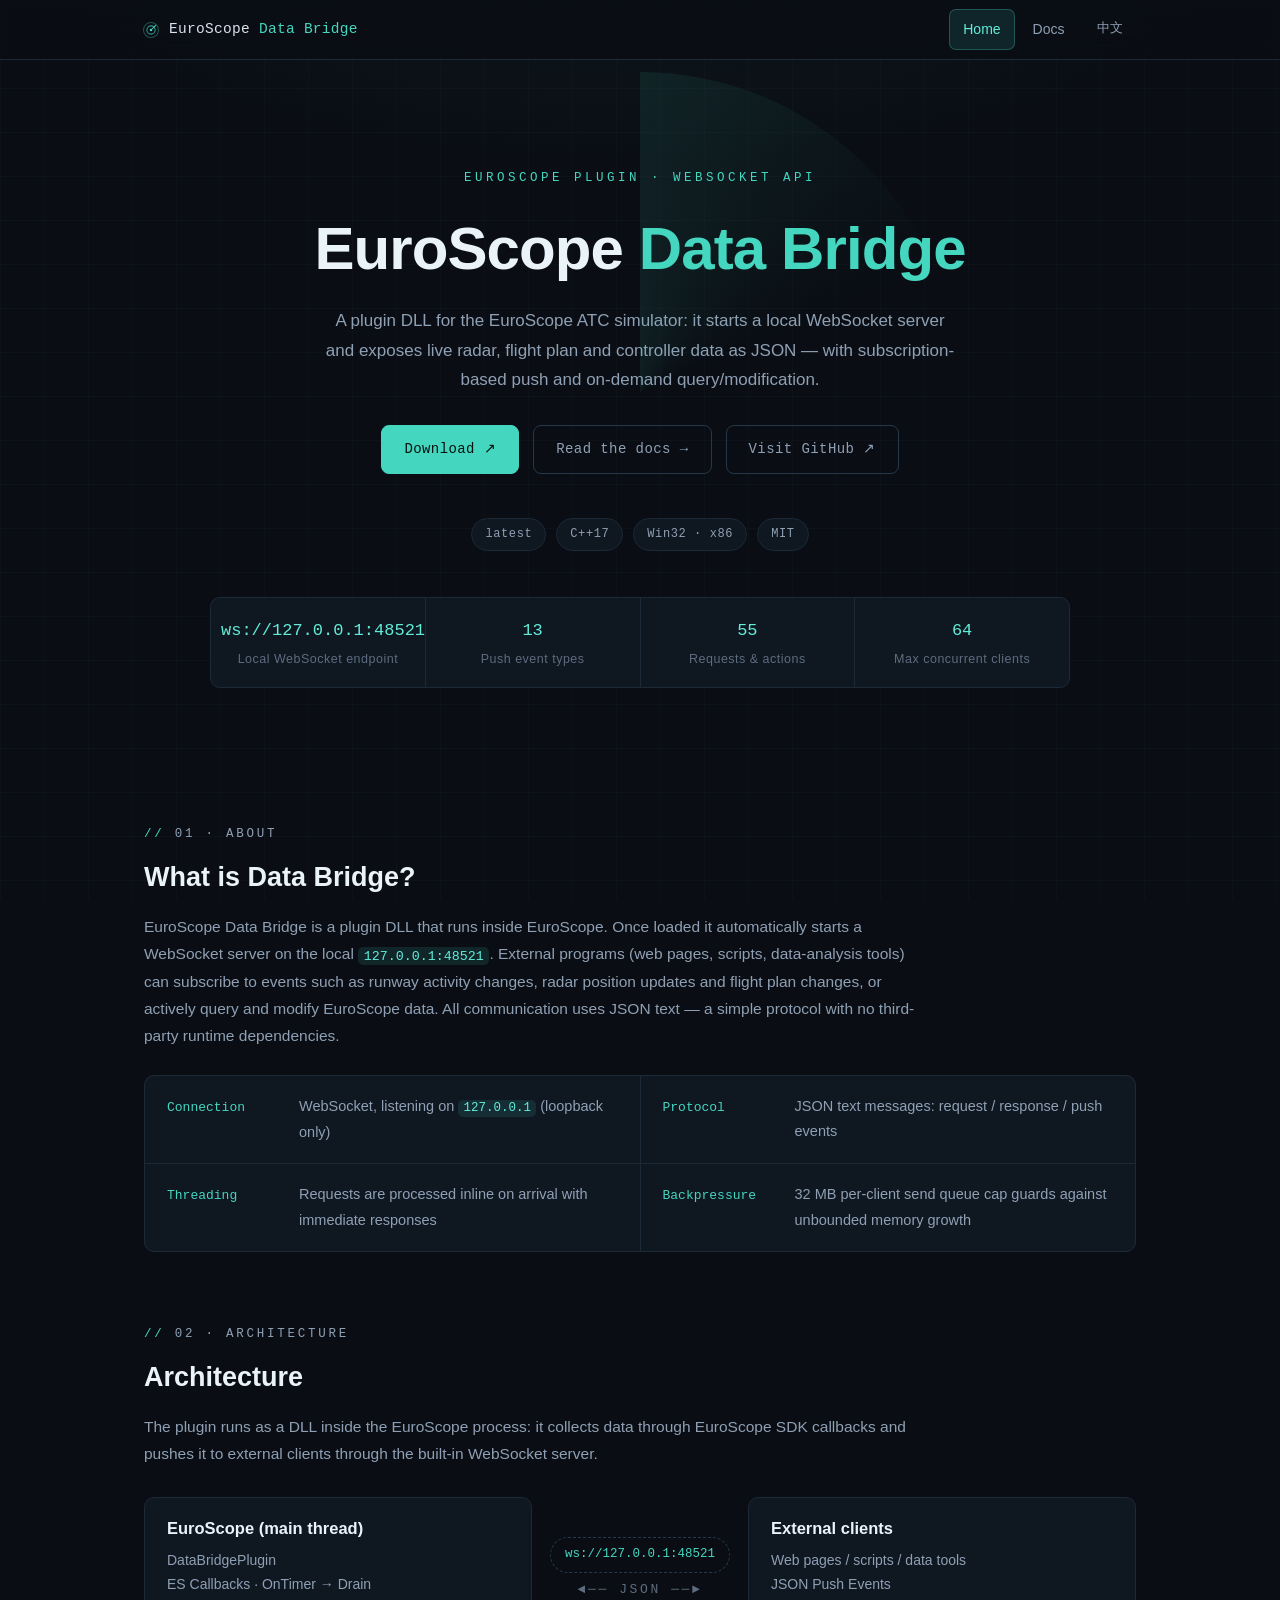
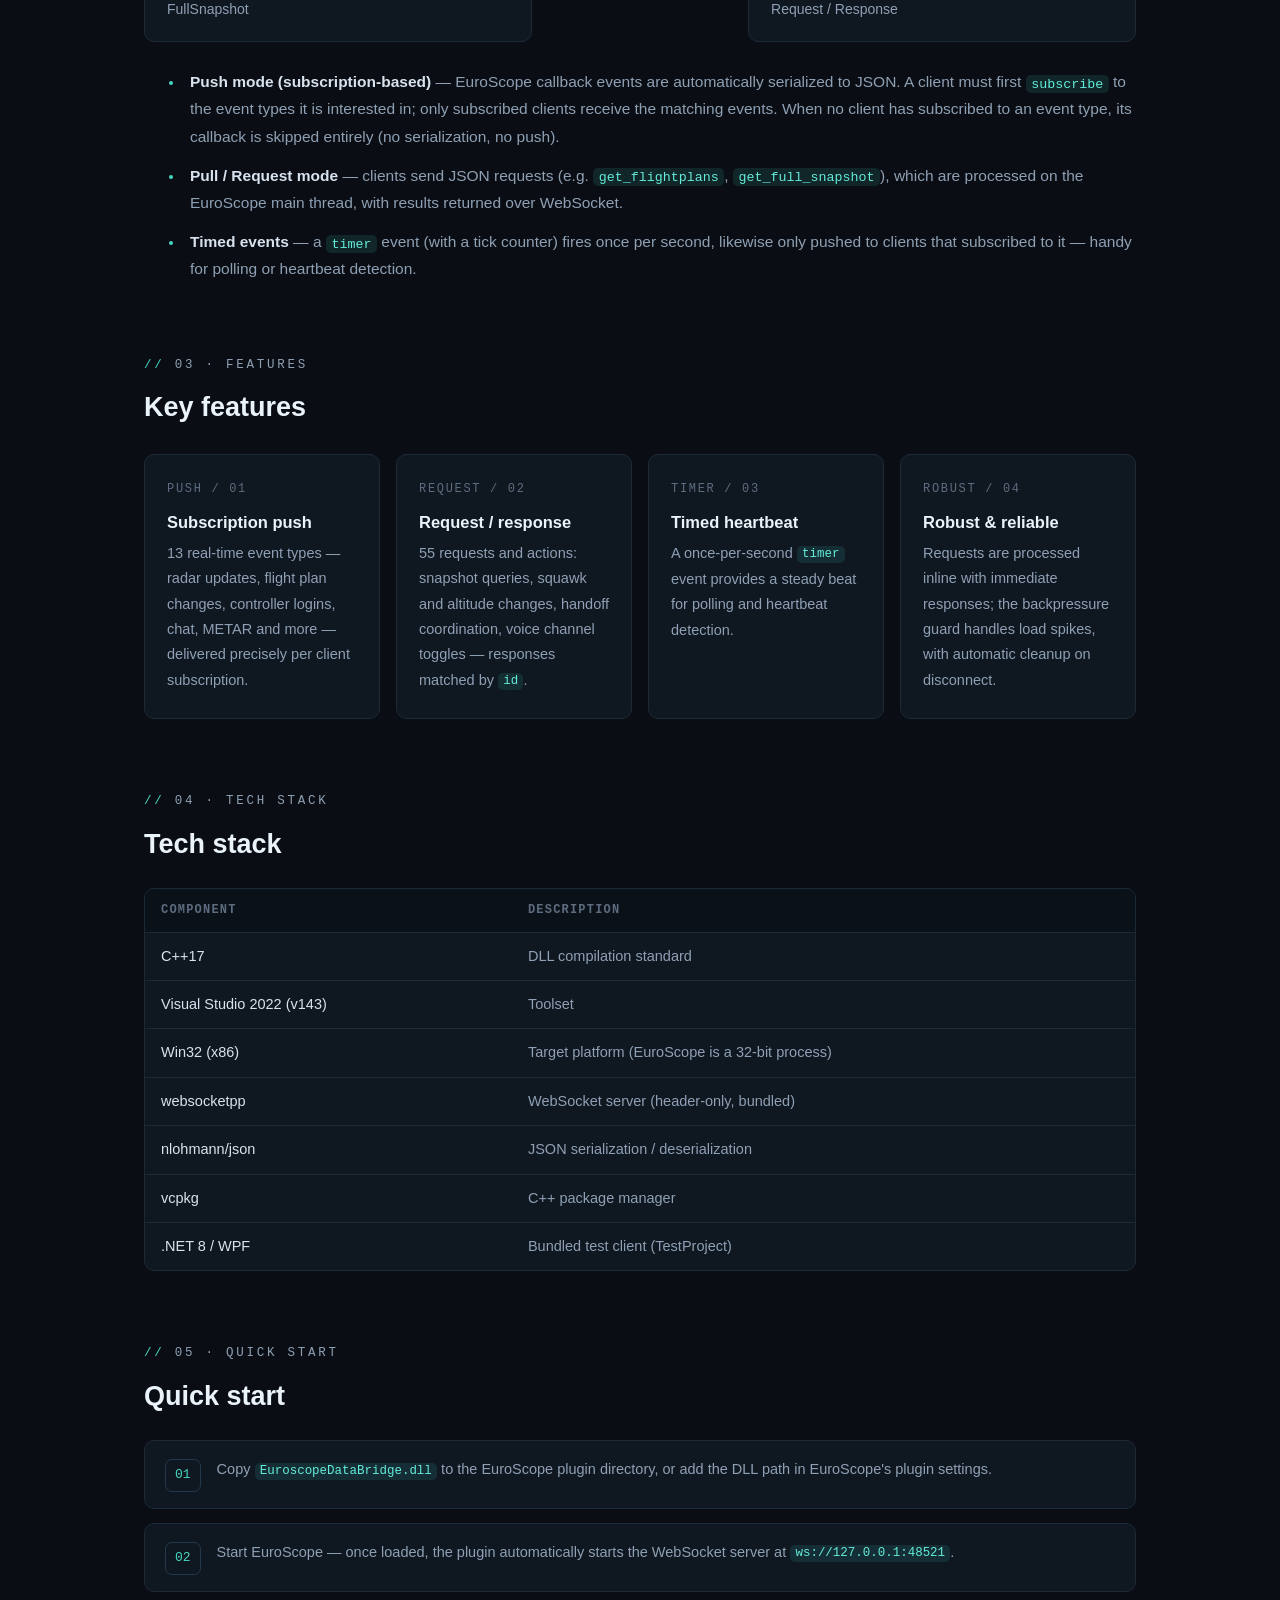
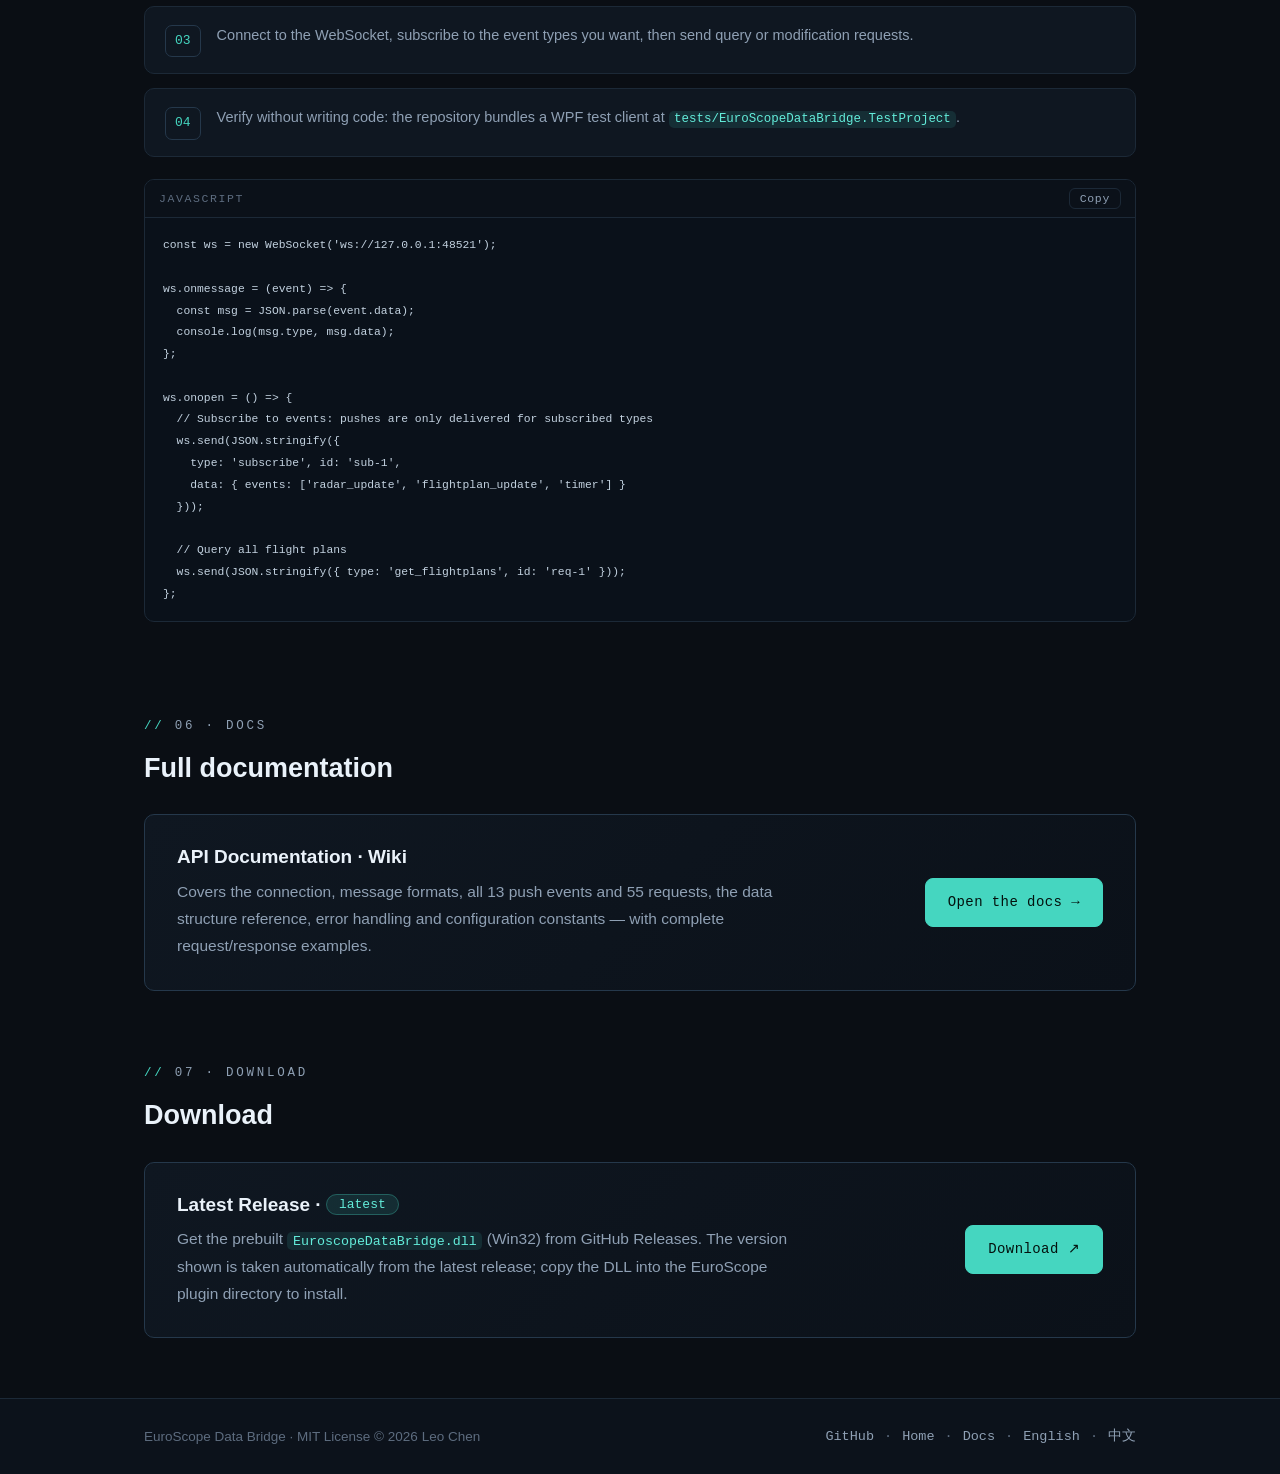
==== page/en/index.html @ 86670930 "Merge branch 'fix/review-robustness-batch' into feat/log-copy-json-context-menu" ====
<!doctype html>
<html lang="en">
<head>
<meta charset="utf-8">
<meta name="viewport" content="width=device-width, initial-scale=1">
<title>EuroScope Data Bridge — Real-time flight data bridge plugin</title>
<meta name="description" content="EuroScope Data Bridge is a EuroScope ATC plugin DLL that exposes live flight data through a local WebSocket API (ws://127.0.0.1:48521), with subscription-based push and on-demand query/modification.">
<link rel="stylesheet" href="../assets/style.css">
</head>
<body class="home">
<header class="nav">
  <div class="nav-inner">
    <a class="brand" href="index.html">
      <svg viewBox="0 0 24 24" width="18" height="18" aria-hidden="true"><circle cx="12" cy="12" r="10" fill="none" stroke="currentColor" stroke-width="1.4" opacity="0.35"/><circle cx="12" cy="12" r="5.5" fill="none" stroke="currentColor" stroke-width="1.4" opacity="0.7"/><path d="M12 12 L18.6 5.4" stroke="currentColor" stroke-width="1.4"/><circle cx="12" cy="12" r="1.7" fill="currentColor"/></svg>
      <span class="brand-name">EuroScope <em>Data Bridge</em></span>
    </a>
    <nav class="nav-links">
      <a href="index.html" class="active">Home</a>
      <a href="wiki.html">Docs</a>
      <a class="nav-lang" href="../zh/index.html">中文</a>
    </nav>
  </div>
</header>

<main>
  <!-- ======================= Hero ======================= -->
  <section class="hero">
    <p class="eyebrow">EuroScope Plugin · WebSocket API</p>
    <h1>EuroScope <span class="accent">Data Bridge</span></h1>
    <p class="hero-sub">A plugin DLL for the EuroScope ATC simulator: it starts a local WebSocket server and exposes live radar, flight plan and controller data as JSON — with subscription-based push and on-demand query/modification.</p>
    <div class="hero-cta">
      <a class="btn" href="https://github.com/LeoChen98/EuroscopeDataBridge/releases/latest" target="_blank" rel="noopener">Download ↗</a>
      <a class="btn ghost" href="wiki.html">Read the docs →</a>
      <a class="btn ghost" href="https://github.com/LeoChen98/EuroscopeDataBridge" target="_blank" rel="noopener">Visit GitHub ↗</a>
    </div>
    <div class="badges">
      <span class="badge" data-version>latest</span>
      <span class="badge">C++17</span>
      <span class="badge">Win32 · x86</span>
      <span class="badge">MIT</span>
    </div>
    <div class="hero-stats">
      <div class="stat"><span class="stat-v">ws://127.0.0.1:48521</span><span class="stat-k">Local WebSocket endpoint</span></div>
      <div class="stat"><span class="stat-v">13</span><span class="stat-k">Push event types</span></div>
      <div class="stat"><span class="stat-v">55</span><span class="stat-k">Requests &amp; actions</span></div>
      <div class="stat"><span class="stat-v">64</span><span class="stat-k">Max concurrent clients</span></div>
    </div>
  </section>

  <!-- ======================= 01 About ======================= -->
  <section class="sec" id="about">
    <p class="sec-label">01 · About</p>
    <h2>What is Data Bridge?</h2>
    <p>EuroScope Data Bridge is a plugin DLL that runs inside EuroScope. Once loaded it automatically starts a WebSocket server on the local <code>127.0.0.1:48521</code>. External programs (web pages, scripts, data-analysis tools) can subscribe to events such as runway activity changes, radar position updates and flight plan changes, or actively query and modify EuroScope data. All communication uses JSON text — a simple protocol with no third-party runtime dependencies.</p>
    <div class="about-grid">
      <div class="about-item"><span class="k">Connection</span><span class="v">WebSocket, listening on <code>127.0.0.1</code> (loopback only)</span></div>
      <div class="about-item"><span class="k">Protocol</span><span class="v">JSON text messages: request / response / push events</span></div>
      <div class="about-item"><span class="k">Threading</span><span class="v">Requests are processed inline on arrival with immediate responses</span></div>
      <div class="about-item"><span class="k">Backpressure</span><span class="v">32 MB per-client send queue cap guards against unbounded memory growth</span></div>
    </div>
  </section>

  <!-- ======================= 02 Architecture ======================= -->
  <section class="sec" id="architecture">
    <p class="sec-label">02 · Architecture</p>
    <h2>Architecture</h2>
    <p>The plugin runs as a DLL inside the EuroScope process: it collects data through EuroScope SDK callbacks and pushes it to external clients through the built-in WebSocket server.</p>
    <div class="diagram">
      <div class="diagram-node">
        <h3>EuroScope (main thread)</h3>
        <p>DataBridgePlugin<br>ES Callbacks · OnTimer → Drain<br>FullSnapshot</p>
      </div>
      <div class="diagram-link">
        <span class="wire">ws://127.0.0.1:48521</span>
        <span class="arr">◄── JSON ──►</span>
      </div>
      <div class="diagram-node">
        <h3>External clients</h3>
        <p>Web pages / scripts / data tools<br>JSON Push Events<br>Request / Response</p>
      </div>
    </div>
    <ul class="mode-list">
      <li><strong>Push mode (subscription-based)</strong> — EuroScope callback events are automatically serialized to JSON. A client must first <code>subscribe</code> to the event types it is interested in; only subscribed clients receive the matching events. When no client has subscribed to an event type, its callback is skipped entirely (no serialization, no push).</li>
      <li><strong>Pull / Request mode</strong> — clients send JSON requests (e.g. <code>get_flightplans</code>, <code>get_full_snapshot</code>), which are processed on the EuroScope main thread, with results returned over WebSocket.</li>
      <li><strong>Timed events</strong> — a <code>timer</code> event (with a tick counter) fires once per second, likewise only pushed to clients that subscribed to it — handy for polling or heartbeat detection.</li>
    </ul>
  </section>

  <!-- ======================= 03 Features ======================= -->
  <section class="sec" id="features">
    <p class="sec-label">03 · Features</p>
    <h2>Key features</h2>
    <div class="cards">
      <div class="card">
        <span class="idx">PUSH / 01</span>
        <h3>Subscription push</h3>
        <p>13 real-time event types — radar updates, flight plan changes, controller logins, chat, METAR and more — delivered precisely per client subscription.</p>
      </div>
      <div class="card">
        <span class="idx">REQUEST / 02</span>
        <h3>Request / response</h3>
        <p>55 requests and actions: snapshot queries, squawk and altitude changes, handoff coordination, voice channel toggles — responses matched by <code>id</code>.</p>
      </div>
      <div class="card">
        <span class="idx">TIMER / 03</span>
        <h3>Timed heartbeat</h3>
        <p>A once-per-second <code>timer</code> event provides a steady beat for polling and heartbeat detection.</p>
      </div>
      <div class="card">
        <span class="idx">ROBUST / 04</span>
        <h3>Robust &amp; reliable</h3>
        <p>Requests are processed inline with immediate responses; the backpressure guard handles load spikes, with automatic cleanup on disconnect.</p>
      </div>
    </div>
  </section>

  <!-- ======================= 04 Tech stack ======================= -->
  <section class="sec" id="stack">
    <p class="sec-label">04 · Tech stack</p>
    <h2>Tech stack</h2>
    <div class="table-wrap">
      <table>
        <thead><tr><th>Component</th><th>Description</th></tr></thead>
        <tbody>
          <tr><th>C++17</th><td>DLL compilation standard</td></tr>
          <tr><th>Visual Studio 2022 (v143)</th><td>Toolset</td></tr>
          <tr><th>Win32 (x86)</th><td>Target platform (EuroScope is a 32-bit process)</td></tr>
          <tr><th>websocketpp</th><td>WebSocket server (header-only, bundled)</td></tr>
          <tr><th>nlohmann/json</th><td>JSON serialization / deserialization</td></tr>
          <tr><th>vcpkg</th><td>C++ package manager</td></tr>
          <tr><th>.NET 8 / WPF</th><td>Bundled test client (TestProject)</td></tr>
        </tbody>
      </table>
    </div>
  </section>

  <!-- ======================= 05 Quick start ======================= -->
  <section class="sec" id="quickstart">
    <p class="sec-label">05 · Quick start</p>
    <h2>Quick start</h2>
    <div class="steps">
      <div class="step"><p>Copy <code>EuroscopeDataBridge.dll</code> to the EuroScope plugin directory, or add the DLL path in EuroScope's plugin settings.</p></div>
      <div class="step"><p>Start EuroScope — once loaded, the plugin automatically starts the WebSocket server at <code>ws://127.0.0.1:48521</code>.</p></div>
      <div class="step"><p>Connect to the WebSocket, subscribe to the event types you want, then send query or modification requests.</p></div>
      <div class="step"><p>Verify without writing code: the repository bundles a WPF test client at <code>tests/EuroScopeDataBridge.TestProject</code>.</p></div>
    </div>
    <div class="code-block">
      <div class="code-head"><span class="code-lang">JavaScript</span><button class="code-copy" type="button" aria-label="Copy">Copy</button></div>
      <pre><code>const ws = new WebSocket('ws://127.0.0.1:48521');

ws.onmessage = (event) =&gt; {
  const msg = JSON.parse(event.data);
  console.log(msg.type, msg.data);
};

ws.onopen = () =&gt; {
  // Subscribe to events: pushes are only delivered for subscribed types
  ws.send(JSON.stringify({
    type: 'subscribe', id: 'sub-1',
    data: { events: ['radar_update', 'flightplan_update', 'timer'] }
  }));

  // Query all flight plans
  ws.send(JSON.stringify({ type: 'get_flightplans', id: 'req-1' }));
};</code></pre>
    </div>
  </section>

  <!-- ======================= 06 Docs ======================= -->
  <section class="sec" id="docs">
    <p class="sec-label">06 · Docs</p>
    <h2>Full documentation</h2>
    <div class="docs-card">
      <div>
        <h3>API Documentation · Wiki</h3>
        <p>Covers the connection, message formats, all 13 push events and 55 requests, the data structure reference, error handling and configuration constants — with complete request/response examples.</p>
      </div>
      <a class="btn" href="wiki.html">Open the docs →</a>
    </div>
  </section>
  <!-- ======================= 07 Download ======================= -->
  <section class="sec" id="download">
    <p class="sec-label">07 · Download</p>
    <h2>Download</h2>
    <div class="docs-card">
      <div>
        <h3>Latest Release · <span class="ver-chip" data-version>latest</span></h3>
        <p>Get the prebuilt <code>EuroscopeDataBridge.dll</code> (Win32) from GitHub Releases. The version shown is taken automatically from the latest release; copy the DLL into the EuroScope plugin directory to install.</p>
      </div>
      <a class="btn" href="https://github.com/LeoChen98/EuroscopeDataBridge/releases/latest" target="_blank" rel="noopener">Download ↗</a>
    </div>
  </section>
</main>

<footer class="foot">
  <div class="foot-inner">
    <p>EuroScope Data Bridge · MIT License © <span data-year>2026</span> Leo Chen</p>
    <p class="foot-links">
      <a href="https://github.com/LeoChen98/EuroscopeDataBridge" target="_blank" rel="noopener">GitHub</a>
      <span>·</span>
      <a href="index.html">Home</a>
      <span>·</span>
      <a href="wiki.html">Docs</a>
      <span>·</span>
      <a href="../en/index.html">English</a>
      <span>·</span>
      <a href="../zh/index.html">中文</a>
    </p>
  </div>
</footer>

<button class="to-top" id="toTop" type="button" aria-label="Back to top">↑</button>
<script src="../assets/script.js"></script>
</body>
</html>
---- page/assets/style.css ----
/* ============================================================================
   EuroScope Data Bridge — static site stylesheet
   Minimal tech theme: dark, mono accents, single accent color.
   ========================================================================== */

:root {
  --bg: #0a0e14;
  --bg-2: #0c121b;
  --panel: #0f1721;
  --panel-2: #0b1119;
  --border: #1c2937;
  --border-2: #25384b;
  --text: #d8e3ef;
  --muted: #8fa0b4;
  --faint: #5d6c7f;
  --accent: #45d6c0;
  --accent-strong: #63ecda;
  --accent-dim: rgba(69, 214, 192, 0.12);
  --danger: #ff7a6e;
  --code-bg: #0a111a;
  --radius: 10px;
  --mono: ui-monospace, "Cascadia Mono", "JetBrains Mono", "SFMono-Regular", Consolas, "Courier New", monospace;
  --sans: -apple-system, "Segoe UI", "PingFang SC", "Microsoft YaHei", "Noto Sans SC", sans-serif;
  --nav-h: 60px;
  --content-w: 1040px;
}

* { box-sizing: border-box; }

html { scroll-behavior: smooth; }

body {
  margin: 0;
  background:
    radial-gradient(1100px 500px at 50% -160px, rgba(69, 214, 192, 0.07), transparent 65%),
    var(--bg);
  color: var(--text);
  font-family: var(--sans);
  font-size: 15.5px;
  line-height: 1.75;
  -webkit-font-smoothing: antialiased;
}

/* faint blueprint grid */
body::before {
  content: "";
  position: fixed;
  inset: 0;
  pointer-events: none;
  background-image:
    linear-gradient(rgba(120, 150, 180, 0.035) 1px, transparent 1px),
    linear-gradient(90deg, rgba(120, 150, 180, 0.035) 1px, transparent 1px);
  background-size: 44px 44px;
  z-index: -1;
}

::selection { background: rgba(69, 214, 192, 0.28); }

a { color: var(--accent); text-decoration: none; }
a:hover { color: var(--accent-strong); }

h1, h2, h3, h4 { line-height: 1.3; color: #eaf2fa; }

code {
  font-family: var(--mono);
  font-size: 0.86em;
  background: var(--accent-dim);
  color: var(--accent-strong);
  padding: 0.12em 0.42em;
  border-radius: 5px;
  white-space: nowrap;
}

/* ---------------------------------------------------------------------------
   Top navigation
   ------------------------------------------------------------------------- */

.nav {
  position: sticky;
  top: 0;
  z-index: 40;
  height: var(--nav-h);
  background: rgba(10, 14, 20, 0.82);
  backdrop-filter: blur(12px);
  -webkit-backdrop-filter: blur(12px);
  border-bottom: 1px solid var(--border);
}

.nav-inner {
  max-width: var(--content-w);
  height: 100%;
  margin: 0 auto;
  padding: 0 22px;
  display: flex;
  align-items: center;
  gap: 26px;
}

.brand {
  display: inline-flex;
  align-items: center;
  gap: 9px;
  color: var(--text);
  font-family: var(--mono);
  font-size: 14.5px;
  letter-spacing: 0.02em;
  white-space: nowrap;
}
.brand svg { color: var(--accent); flex: none; }
.brand em { font-style: normal; color: var(--accent); }
.brand:hover { color: #fff; }

.nav-links {
  margin-left: auto;
  display: flex;
  align-items: center;
  gap: 4px;
}

.nav-links a {
  color: var(--muted);
  font-size: 14px;
  padding: 7px 13px;
  border-radius: 7px;
  border: 1px solid transparent;
  transition: color .15s, border-color .15s, background .15s;
}
.nav-links a:hover { color: var(--text); }
.nav-links a.active {
  color: var(--accent-strong);
  background: var(--accent-dim);
  border-color: rgba(69, 214, 192, 0.28);
}

.nav-lang {
  font-family: var(--mono);
  font-size: 12.5px !important;
  letter-spacing: 0.06em;
}

.toc-toggle {
  display: none;
  margin-left: auto;
  background: var(--panel);
  color: var(--text);
  border: 1px solid var(--border);
  border-radius: 7px;
  font-size: 15px;
  padding: 6px 11px;
  cursor: pointer;
}

/* ---------------------------------------------------------------------------
   Hero (homepage)
   ------------------------------------------------------------------------- */

.hero {
  position: relative;
  max-width: var(--content-w);
  margin: 0 auto;
  padding: 108px 24px 64px;
  text-align: center;
  overflow: hidden;
}

.hero::after {
  content: "";
  position: absolute;
  left: 50%;
  top: 12px;
  width: 640px;
  height: 640px;
  transform: translateX(-50%);
  pointer-events: none;
  background: conic-gradient(from 0deg, rgba(69, 214, 192, 0.10), transparent 68deg, transparent 360deg);
  border-radius: 50%;
  animation: sweep 9s linear infinite;
  opacity: 0.9;
}
@keyframes sweep { to { transform: translateX(-50%) rotate(360deg); } }

.eyebrow {
  font-family: var(--mono);
  font-size: 12.5px;
  letter-spacing: 0.28em;
  text-transform: uppercase;
  color: var(--accent);
  margin: 0 0 20px;
}

.hero h1 {
  font-size: clamp(38px, 6vw, 60px);
  margin: 0 0 18px;
  letter-spacing: -0.015em;
}

.hero h1 .accent { color: var(--accent); }

.hero-sub {
  max-width: 640px;
  margin: 0 auto 30px;
  color: var(--muted);
  font-size: 17px;
}

.hero-cta {
  display: flex;
  justify-content: center;
  gap: 14px;
  flex-wrap: wrap;
  margin-bottom: 44px;
}

.btn {
  display: inline-flex;
  align-items: center;
  gap: 8px;
  font-family: var(--mono);
  font-size: 14px;
  letter-spacing: 0.03em;
  color: #04120e;
  background: var(--accent);
  border: 1px solid var(--accent);
  border-radius: 8px;
  padding: 11px 22px;
  transition: transform .12s, box-shadow .12s, background .12s;
}
.btn:hover { color: #02100c; background: var(--accent-strong); transform: translateY(-1px); box-shadow: 0 6px 26px rgba(69, 214, 192, 0.25); }

.btn.ghost {
  color: var(--muted);
  background: transparent;
  border-color: var(--border-2);
}
.btn.ghost:hover { color: var(--text); border-color: var(--accent); background: var(--accent-dim); box-shadow: none; }

.badges {
  display: flex;
  justify-content: center;
  gap: 10px;
  flex-wrap: wrap;
  margin-bottom: 46px;
}

.badge {
  font-family: var(--mono);
  font-size: 12px;
  letter-spacing: 0.05em;
  color: var(--muted);
  border: 1px solid var(--border);
  background: var(--panel);
  border-radius: 999px;
  padding: 5px 13px;
}

.hero-stats {
  display: grid;
  grid-template-columns: repeat(4, minmax(0, 1fr));
  gap: 1px;
  background: var(--border);
  border: 1px solid var(--border);
  border-radius: var(--radius);
  overflow: hidden;
  max-width: 860px;
  margin: 0 auto;
}

.stat {
  background: var(--panel);
  padding: 18px 10px 16px;
}
.stat-v {
  display: block;
  font-family: var(--mono);
  font-size: 17px;
  color: var(--accent-strong);
  margin-bottom: 4px;
}
.stat-k {
  display: block;
  font-size: 12.5px;
  color: var(--faint);
  letter-spacing: 0.04em;
}

/* ---------------------------------------------------------------------------
   Sections (homepage)
   ------------------------------------------------------------------------- */

.sec {
  max-width: var(--content-w);
  margin: 0 auto;
  padding: 72px 24px 0;
}

.sec-label {
  font-family: var(--mono);
  font-size: 12.5px;
  letter-spacing: 0.22em;
  text-transform: uppercase;
  color: var(--faint);
  margin: 0 0 14px;
}
.sec-label::before { content: "// "; color: var(--accent); }

.sec h2 {
  font-size: 27px;
  margin: 0 0 18px;
}

.sec > p { color: var(--muted); max-width: 780px; }

/* About key points */
.about-grid {
  display: grid;
  grid-template-columns: repeat(2, minmax(0, 1fr));
  gap: 1px;
  background: var(--border);
  border: 1px solid var(--border);
  border-radius: var(--radius);
  overflow: hidden;
  margin-top: 26px;
}
.about-item {
  background: var(--panel);
  padding: 18px 22px;
  display: flex;
  gap: 14px;
  align-items: baseline;
}
.about-item .k {
  font-family: var(--mono);
  font-size: 13px;
  color: var(--accent);
  flex: none;
  min-width: 118px;
}
.about-item .v { color: var(--muted); font-size: 14.5px; }

/* Architecture diagram */
.diagram {
  display: flex;
  align-items: stretch;
  gap: 0;
  margin-top: 30px;
  flex-wrap: wrap;
}
.diagram-node {
  flex: 1 1 240px;
  background: var(--panel);
  border: 1px solid var(--border);
  border-radius: var(--radius);
  padding: 20px 22px;
  position: relative;
}
.diagram-node h3 {
  margin: 0 0 8px;
  font-size: 16.5px;
}
.diagram-node p {
  margin: 0;
  color: var(--muted);
  font-size: 14px;
}
.diagram-node code { white-space: normal; }
.diagram-link {
  flex: 0 0 auto;
  display: flex;
  flex-direction: column;
  align-items: center;
  justify-content: center;
  gap: 6px;
  padding: 0 18px;
  min-width: 150px;
}
.diagram-link .wire {
  font-family: var(--mono);
  font-size: 12.5px;
  color: var(--accent);
  border: 1px dashed var(--border-2);
  border-radius: 999px;
  padding: 6px 14px;
  white-space: nowrap;
}
.diagram-link .arr {
  color: var(--faint);
  font-family: var(--mono);
  letter-spacing: 0.2em;
  font-size: 13px;
}

.mode-list { margin: 26px 0 0; display: grid; gap: 12px; }
.mode-list li::marker { color: var(--accent); font-family: var(--mono); }
.mode-list li { color: var(--muted); padding-left: 6px; }
.mode-list li strong { color: var(--text); }

/* Feature cards */
.cards {
  display: grid;
  grid-template-columns: repeat(auto-fit, minmax(230px, 1fr));
  gap: 16px;
  margin-top: 28px;
}
.card {
  background: var(--panel);
  border: 1px solid var(--border);
  border-radius: var(--radius);
  padding: 24px 22px;
  transition: border-color .15s, transform .15s;
}
.card:hover { border-color: var(--border-2); transform: translateY(-2px); }
.card .idx {
  font-family: var(--mono);
  font-size: 12px;
  color: var(--faint);
  letter-spacing: 0.14em;
  display: block;
  margin-bottom: 12px;
}
.card h3 { margin: 0 0 8px; font-size: 16.5px; }
.card p { margin: 0; color: var(--muted); font-size: 14.5px; }
.card code { white-space: normal; }

/* Tech stack table */
.table-wrap {
  margin-top: 26px;
  border: 1px solid var(--border);
  border-radius: var(--radius);
  overflow-x: auto;
  background: var(--panel);
}
table {
  width: 100%;
  border-collapse: collapse;
  font-size: 14.5px;
}
th, td {
  text-align: left;
  padding: 11px 16px;
  border-bottom: 1px solid var(--border);
  vertical-align: top;
}
thead th {
  font-family: var(--mono);
  font-size: 12px;
  letter-spacing: 0.1em;
  text-transform: uppercase;
  color: var(--faint);
  background: var(--panel-2);
  white-space: nowrap;
}
tbody tr:last-child th, tbody tr:last-child td { border-bottom: none; }
tbody th { font-weight: 500; color: var(--text); white-space: nowrap; }
tbody td { color: var(--muted); }
table code { white-space: normal; }

/* Steps */
.steps {
  counter-reset: step;
  display: grid;
  gap: 14px;
  margin-top: 26px;
}
.step {
  display: flex;
  gap: 16px;
  align-items: flex-start;
  background: var(--panel);
  border: 1px solid var(--border);
  border-radius: var(--radius);
  padding: 16px 20px;
}
.step::before {
  counter-increment: step;
  content: counter(step, decimal-leading-zero);
  font-family: var(--mono);
  font-size: 13px;
  color: var(--accent);
  border: 1px solid var(--border-2);
  border-radius: 7px;
  padding: 4px 9px;
  flex: none;
  margin-top: 2px;
}
.step p { margin: 0; color: var(--muted); font-size: 14.5px; }
.step p strong { color: var(--text); }

/* Docs entry card */
.ver-chip {
  font-family: var(--mono);
  font-size: 13px;
  font-weight: 500;
  color: var(--accent-strong);
  background: var(--accent-dim);
  border: 1px solid rgba(69, 214, 192, 0.3);
  border-radius: 999px;
  padding: 2px 12px;
  vertical-align: middle;
  white-space: nowrap;
}

.docs-card {
  margin-top: 28px;
  background: linear-gradient(135deg, var(--panel), var(--panel-2));
  border: 1px solid var(--border-2);
  border-radius: var(--radius);
  padding: 30px 32px;
  display: flex;
  align-items: center;
  justify-content: space-between;
  gap: 24px;
  flex-wrap: wrap;
}
.docs-card h3 { margin: 0 0 8px; font-size: 19px; }
.docs-card p { margin: 0; color: var(--muted); max-width: 620px; }
.docs-card .btn { flex: none; }

/* ---------------------------------------------------------------------------
   Code blocks
   ------------------------------------------------------------------------- */

.code-block {
  margin: 22px 0;
  border: 1px solid var(--border);
  border-radius: var(--radius);
  overflow: hidden;
  background: var(--code-bg);
}
.code-head {
  display: flex;
  align-items: center;
  justify-content: space-between;
  padding: 8px 14px;
  background: var(--panel-2);
  border-bottom: 1px solid var(--border);
}
.code-lang {
  font-family: var(--mono);
  font-size: 11.5px;
  letter-spacing: 0.14em;
  text-transform: uppercase;
  color: var(--faint);
}
.code-copy {
  font-family: var(--mono);
  font-size: 11.5px;
  letter-spacing: 0.06em;
  color: var(--muted);
  background: transparent;
  border: 1px solid var(--border);
  border-radius: 6px;
  padding: 3px 10px;
  cursor: pointer;
  transition: color .12s, border-color .12s;
}
.code-copy:hover { color: var(--accent-strong); border-color: var(--accent); }
.code-copy.copied { color: var(--accent); border-color: var(--accent); }

pre {
  margin: 0;
  padding: 16px 18px;
  overflow-x: auto;
  font-family: var(--mono);
  font-size: 13.2px;
  line-height: 1.65;
  color: #c3d2e0;
}
pre code {
  background: none;
  color: inherit;
  padding: 0;
  border-radius: 0;
  white-space: pre;
}

/* ---------------------------------------------------------------------------
   Wiki layout
   ------------------------------------------------------------------------- */

.wiki-body .main { padding-top: 40px; }

.doc {
  max-width: 860px;
  margin: 0 auto;
  padding: 10px 26px 90px;
}

.toc {
  position: fixed;
  top: calc(var(--nav-h) + 26px);
  left: max(18px, calc(50% - var(--content-w) / 2 - 238px));
  width: 216px;
  max-height: calc(100vh - var(--nav-h) - 52px);
  overflow-y: auto;
  z-index: 30;
  scrollbar-width: thin;
  scrollbar-color: var(--border-2) transparent;
}

.toc-head {
  font-family: var(--mono);
  font-size: 11px;
  letter-spacing: 0.22em;
  color: var(--faint);
  margin-bottom: 10px;
  padding-left: 12px;
}

.toc-nav { display: flex; flex-direction: column; }

.toc-link {
  color: var(--muted);
  font-size: 13px;
  line-height: 1.5;
  padding: 3.5px 12px;
  border-left: 1px solid var(--border);
  transition: color .12s, border-color .12s, background .12s;
}
.toc-link:hover { color: var(--text); border-left-color: var(--border-2); }
.toc-link.active {
  color: var(--accent-strong);
  border-left-color: var(--accent);
  background: linear-gradient(90deg, var(--accent-dim), transparent 80%);
}
.toc-l3 { padding-left: 24px; font-size: 12.6px; }
.toc-l4 { padding-left: 38px; font-size: 12.2px; color: var(--faint); }
.toc-l4:hover, .toc-l4.active { color: var(--accent-strong); }

/* ---------------------------------------------------------------------------
   Wiki prose
   ------------------------------------------------------------------------- */

.doc h1 {
  font-size: 31px;
  margin: 0 0 10px;
  padding-bottom: 18px;
  border-bottom: 1px solid var(--border);
}
.doc h1 + p { color: var(--muted); }

.doc h2 {
  font-size: 22.5px;
  margin: 54px 0 16px;
  padding-bottom: 10px;
  border-bottom: 1px solid var(--border);
  scroll-margin-top: calc(var(--nav-h) + 22px);
}
.doc h3 {
  font-size: 17.5px;
  margin: 38px 0 12px;
  scroll-margin-top: calc(var(--nav-h) + 22px);
}
.doc h4 {
  font-size: 15.5px;
  font-family: var(--mono);
  font-weight: 600;
  color: var(--accent-strong);
  margin: 30px 0 10px;
  scroll-margin-top: calc(var(--nav-h) + 22px);
}
.doc h3, .doc h4 { scroll-margin-top: calc(var(--nav-h) + 22px); }

.doc p { color: #b9c7d6; }
.doc p strong { color: var(--text); }

.doc ul { padding-left: 22px; }
.doc li { margin: 5px 0; color: #b9c7d6; }
.doc li::marker { color: var(--accent); }

.doc blockquote {
  margin: 18px 0;
  padding: 13px 18px;
  border-left: 3px solid var(--accent);
  background: var(--accent-dim);
  border-radius: 0 var(--radius) var(--radius) 0;
  color: var(--muted);
  font-size: 14.5px;
}
.doc blockquote p { margin: 0; }
.doc blockquote strong { color: var(--accent-strong); }

.doc hr {
  border: none;
  border-top: 1px solid var(--border);
  margin: 34px 0;
}

.doc a { text-decoration: underline; text-decoration-color: rgba(69, 214, 192, 0.35); text-underline-offset: 3px; }

/* ---------------------------------------------------------------------------
   Footer
   ------------------------------------------------------------------------- */

.foot {
  border-top: 1px solid var(--border);
  margin-top: 60px;
  background: var(--bg-2);
}
.foot-inner {
  max-width: var(--content-w);
  margin: 0 auto;
  padding: 26px 24px;
  display: flex;
  justify-content: space-between;
  align-items: center;
  gap: 14px;
  flex-wrap: wrap;
}
.foot p { margin: 0; font-size: 13.5px; color: var(--faint); }
.foot-links { font-family: var(--mono); display: flex; gap: 10px; align-items: center; }
.foot-links a { color: var(--muted); }
.foot-links a:hover { color: var(--accent-strong); }
.foot-links span { color: var(--faint); }

/* Back to top */
.to-top {
  position: fixed;
  right: 22px;
  bottom: 24px;
  z-index: 50;
  width: 42px;
  height: 42px;
  border-radius: 9px;
  border: 1px solid var(--border-2);
  background: var(--panel);
  color: var(--accent);
  font-size: 17px;
  cursor: pointer;
  opacity: 0;
  pointer-events: none;
  transition: opacity .2s, transform .2s;
}
.to-top.show { opacity: 1; pointer-events: auto; }
.to-top:hover { transform: translateY(-2px); border-color: var(--accent); }

/* Language chooser (root index) */
.lang-chooser {
  min-height: 100vh;
  display: flex;
  flex-direction: column;
  align-items: center;
  justify-content: center;
  gap: 26px;
  padding: 24px;
  text-align: center;
}
.lang-chooser .hero h1 { font-size: 34px; }

/* ---------------------------------------------------------------------------
   Responsive
   ------------------------------------------------------------------------- */

@media (max-width: 1280px) {
  .toc { left: 18px; }
}

@media (max-width: 1120px) {
  .toc {
    position: fixed;
    top: var(--nav-h);
    left: 0;
    right: 0;
    bottom: 0;
    width: auto;
    max-height: none;
    background: rgba(10, 14, 20, 0.98);
    backdrop-filter: blur(10px);
    border-right: 1px solid var(--border);
    padding: 22px 26px 40px;
    transform: translateX(-102%);
    transition: transform .22s ease;
  }
  .toc.open { transform: translateX(0); }
  .toc-toggle { display: block; }
  .toc-link { padding: 8px 12px; border-left-width: 2px; font-size: 14px; }
  .toc-l3 { padding-left: 26px; }
  .toc-l4 { padding-left: 40px; }
}

@media (max-width: 760px) {
  .hero { padding-top: 76px; }
  .hero-stats { grid-template-columns: repeat(2, minmax(0, 1fr)); }
  .about-grid { grid-template-columns: 1fr; }
  .about-item { flex-direction: column; gap: 2px; }
  .nav-inner { gap: 12px; }
  .brand-name em { display: none; }
  .diagram-link { min-width: 100%; padding: 10px 0; flex-direction: row; }
  .sec { padding-top: 58px; }
  .doc { padding-left: 18px; padding-right: 18px; }
  .foot-inner { flex-direction: column; align-items: flex-start; }
}
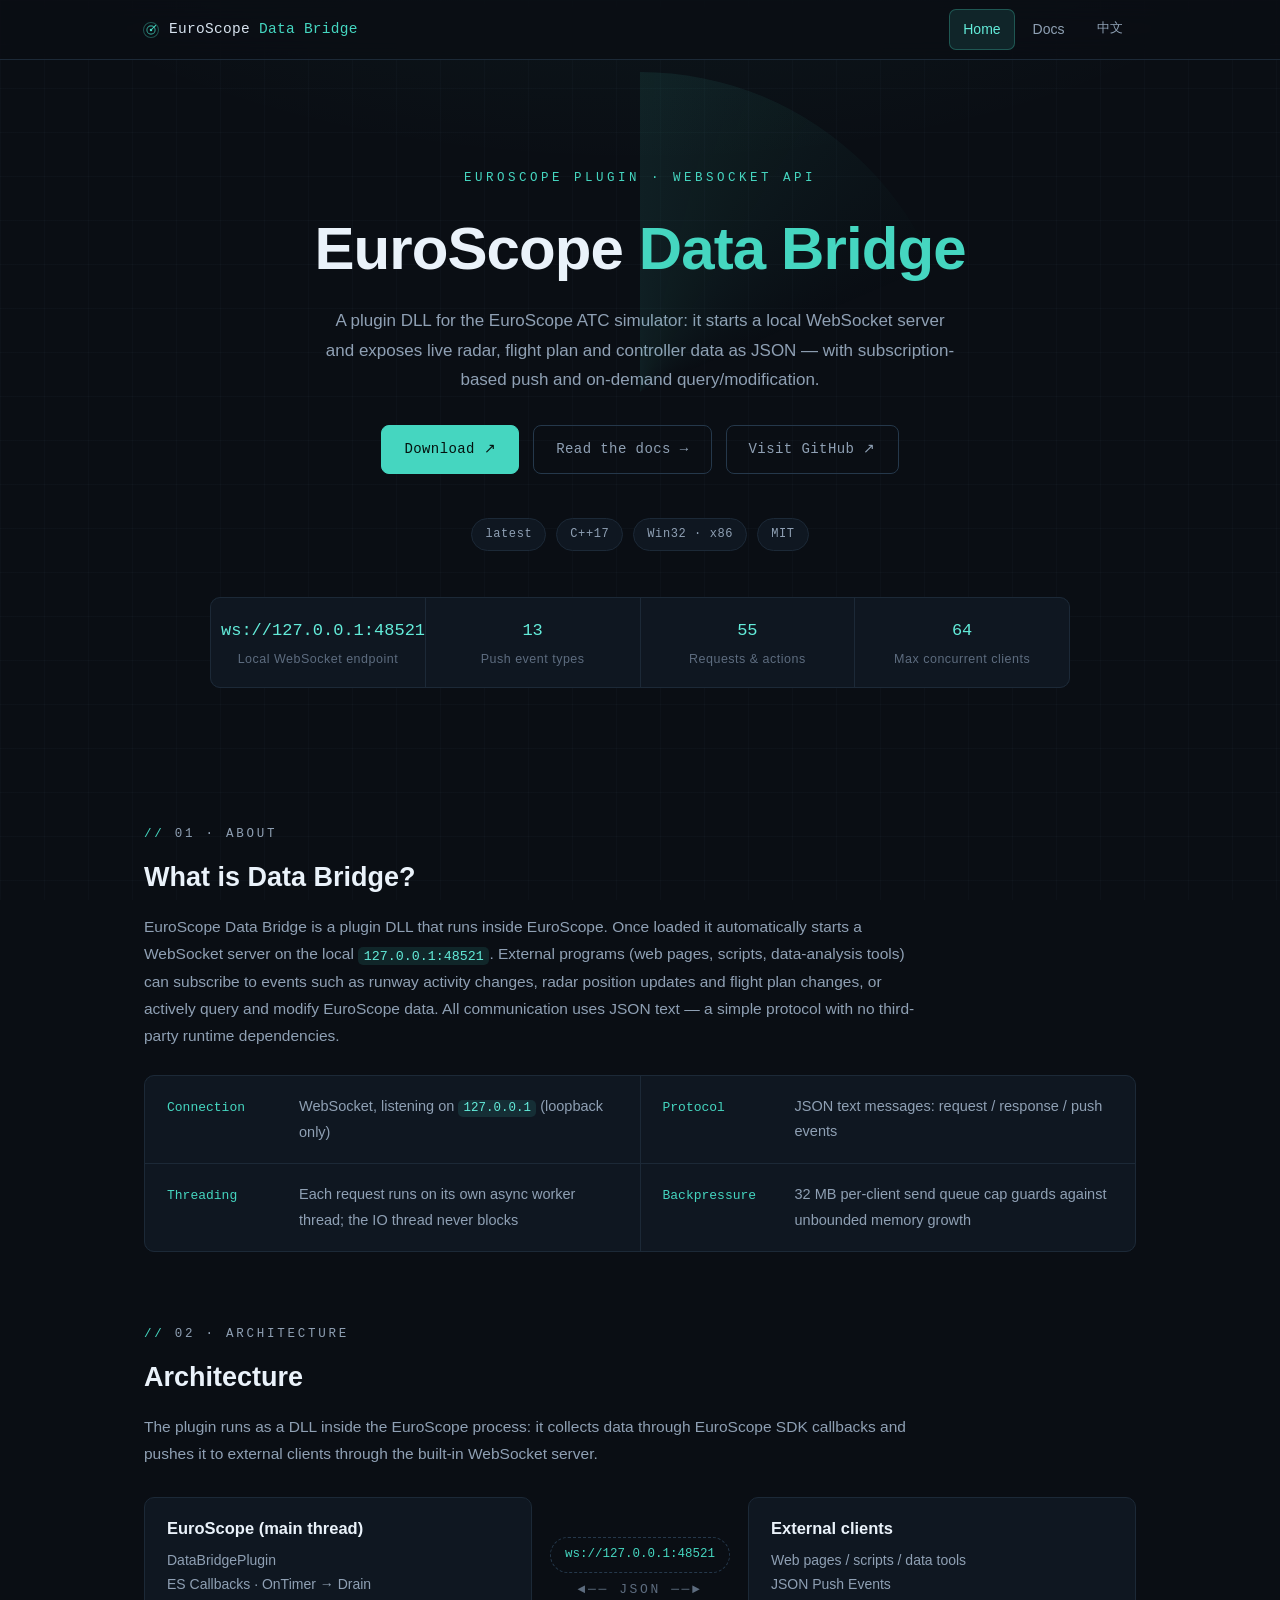
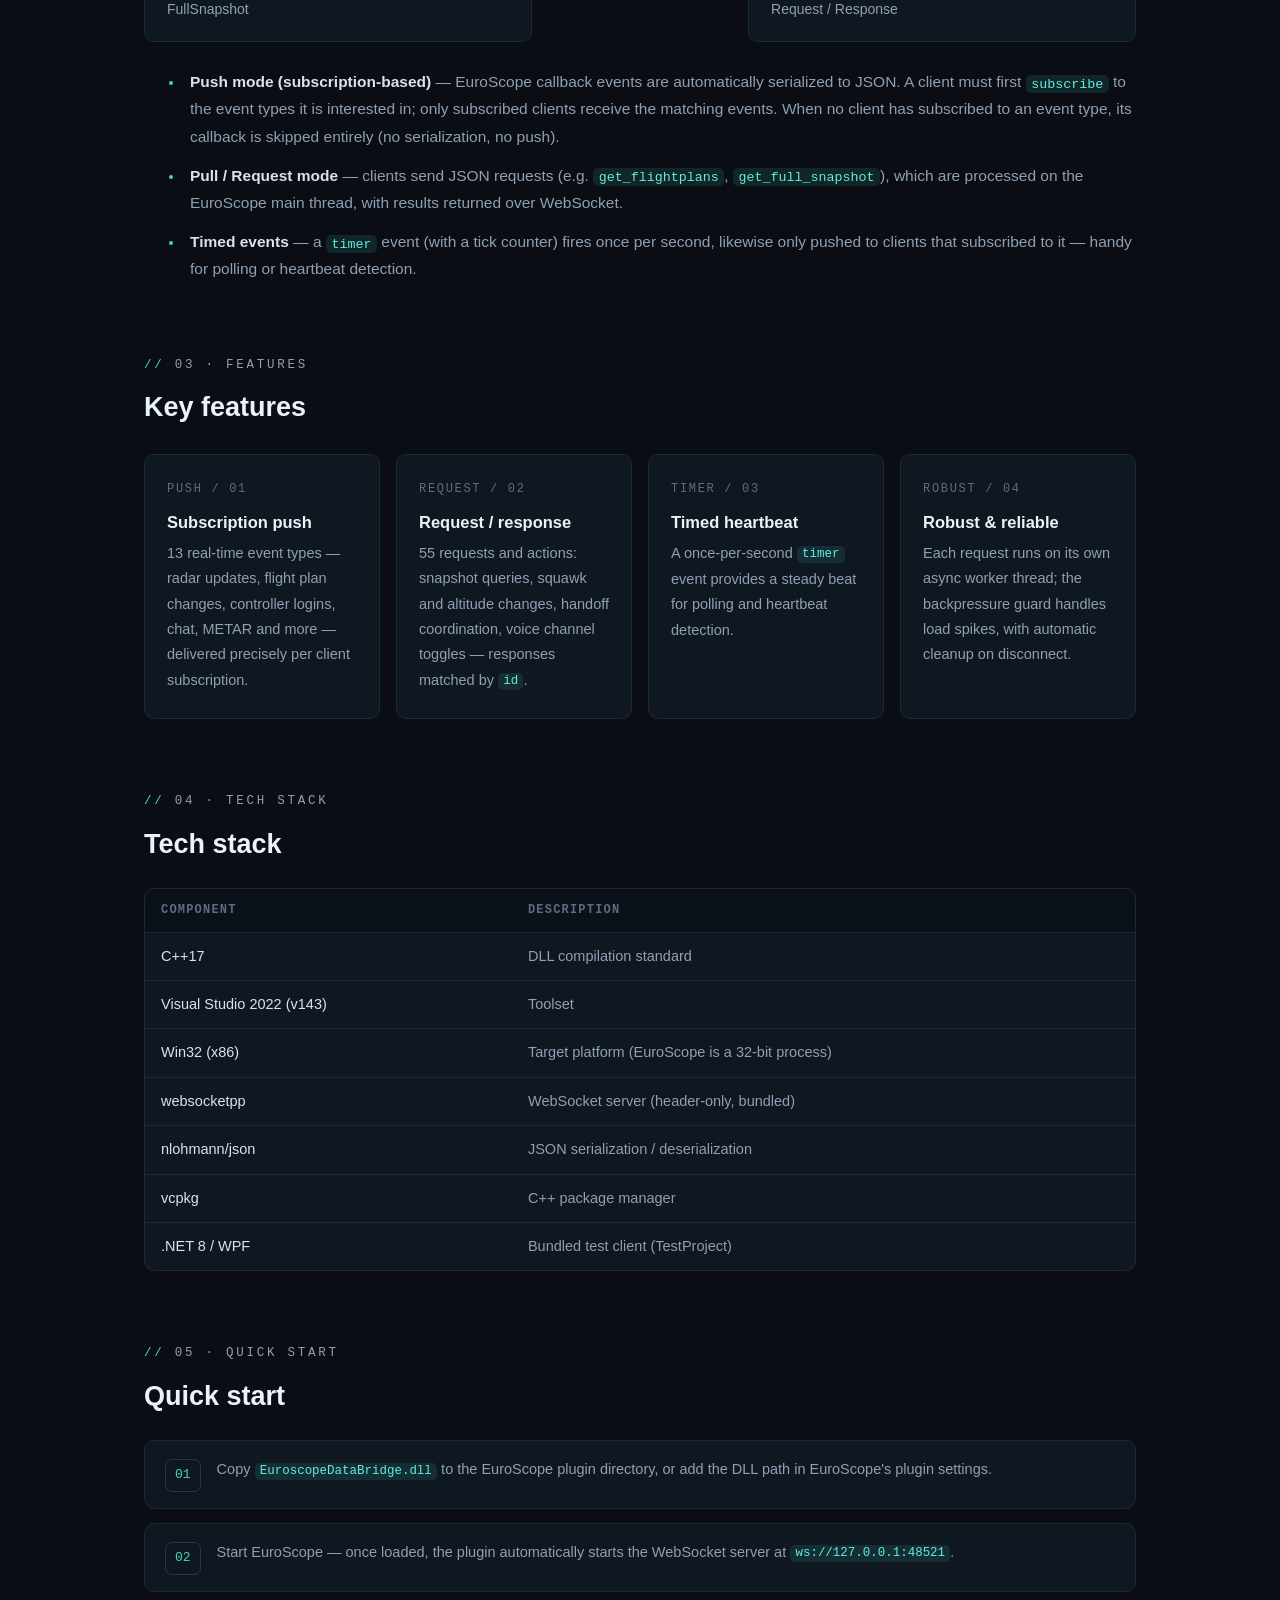
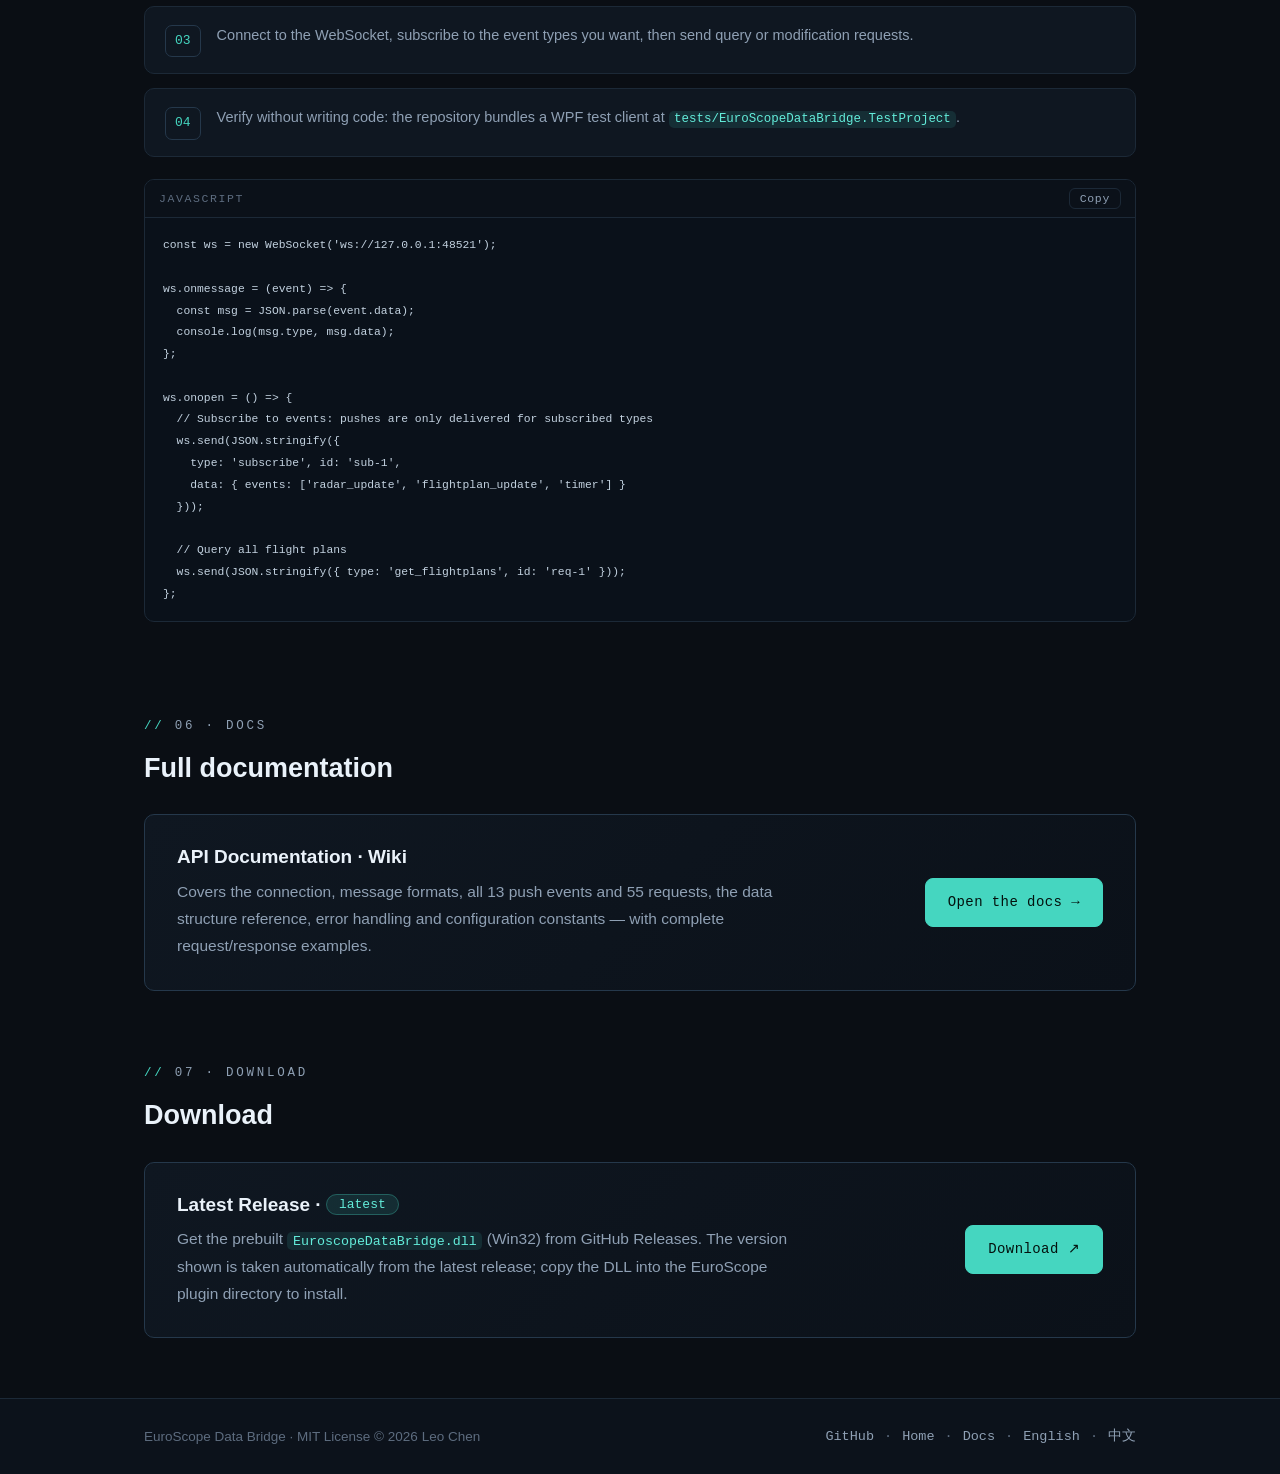
==== commit f56b1aad: "Merge branch 'fix/review-robustness-batch' into feat/log-copy-json-context-menu" ====
--- a/page/en/index.html
+++ b/page/en/index.html
@@ -55,7 +55,7 @@
     <div class="about-grid">
       <div class="about-item"><span class="k">Connection</span><span class="v">WebSocket, listening on <code>127.0.0.1</code> (loopback only)</span></div>
       <div class="about-item"><span class="k">Protocol</span><span class="v">JSON text messages: request / response / push events</span></div>
-      <div class="about-item"><span class="k">Threading</span><span class="v">Requests are processed inline on arrival with immediate responses</span></div>
+      <div class="about-item"><span class="k">Threading</span><span class="v">Each request runs on its own async worker thread; the IO thread never blocks</span></div>
       <div class="about-item"><span class="k">Backpressure</span><span class="v">32 MB per-client send queue cap guards against unbounded memory growth</span></div>
     </div>
   </section>
@@ -109,7 +109,7 @@
       <div class="card">
         <span class="idx">ROBUST / 04</span>
         <h3>Robust &amp; reliable</h3>
-        <p>Requests are processed inline with immediate responses; the backpressure guard handles load spikes, with automatic cleanup on disconnect.</p>
+        <p>Each request runs on its own async worker thread; the backpressure guard handles load spikes, with automatic cleanup on disconnect.</p>
       </div>
     </div>
   </section>
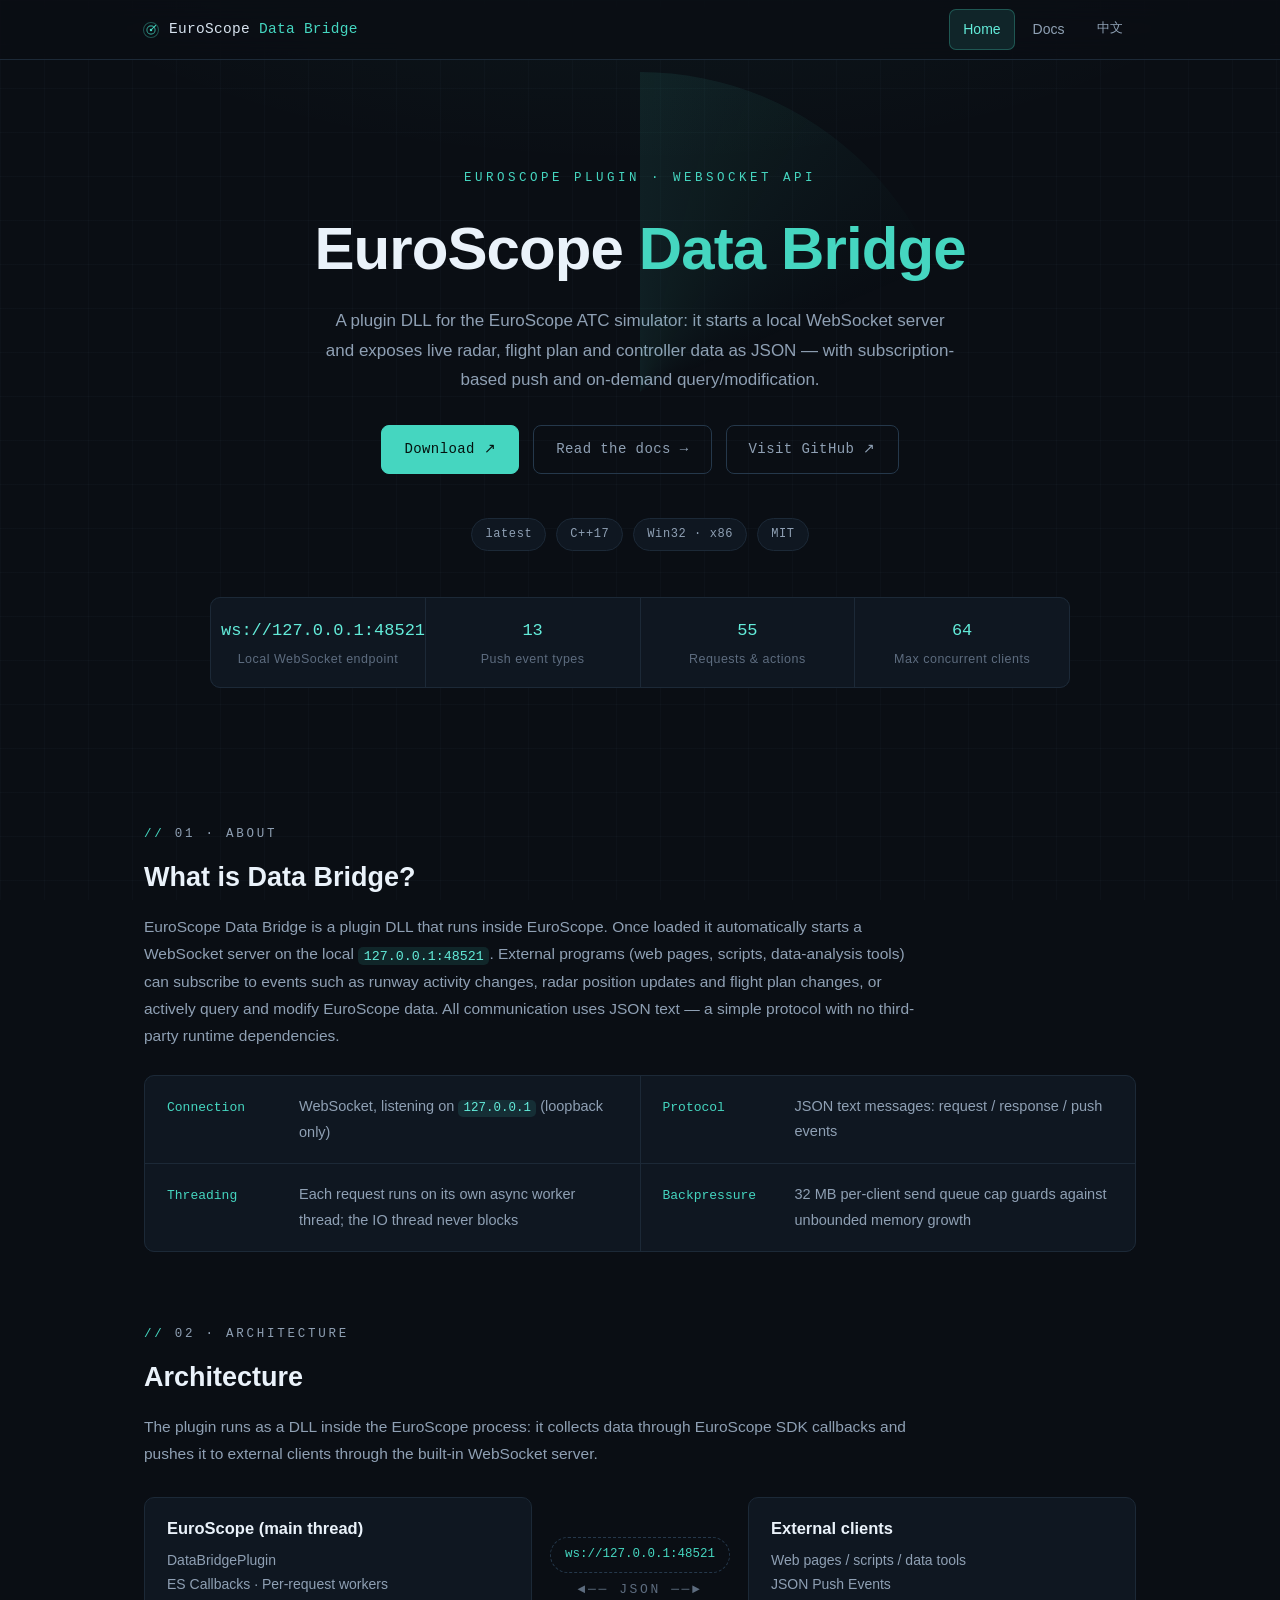
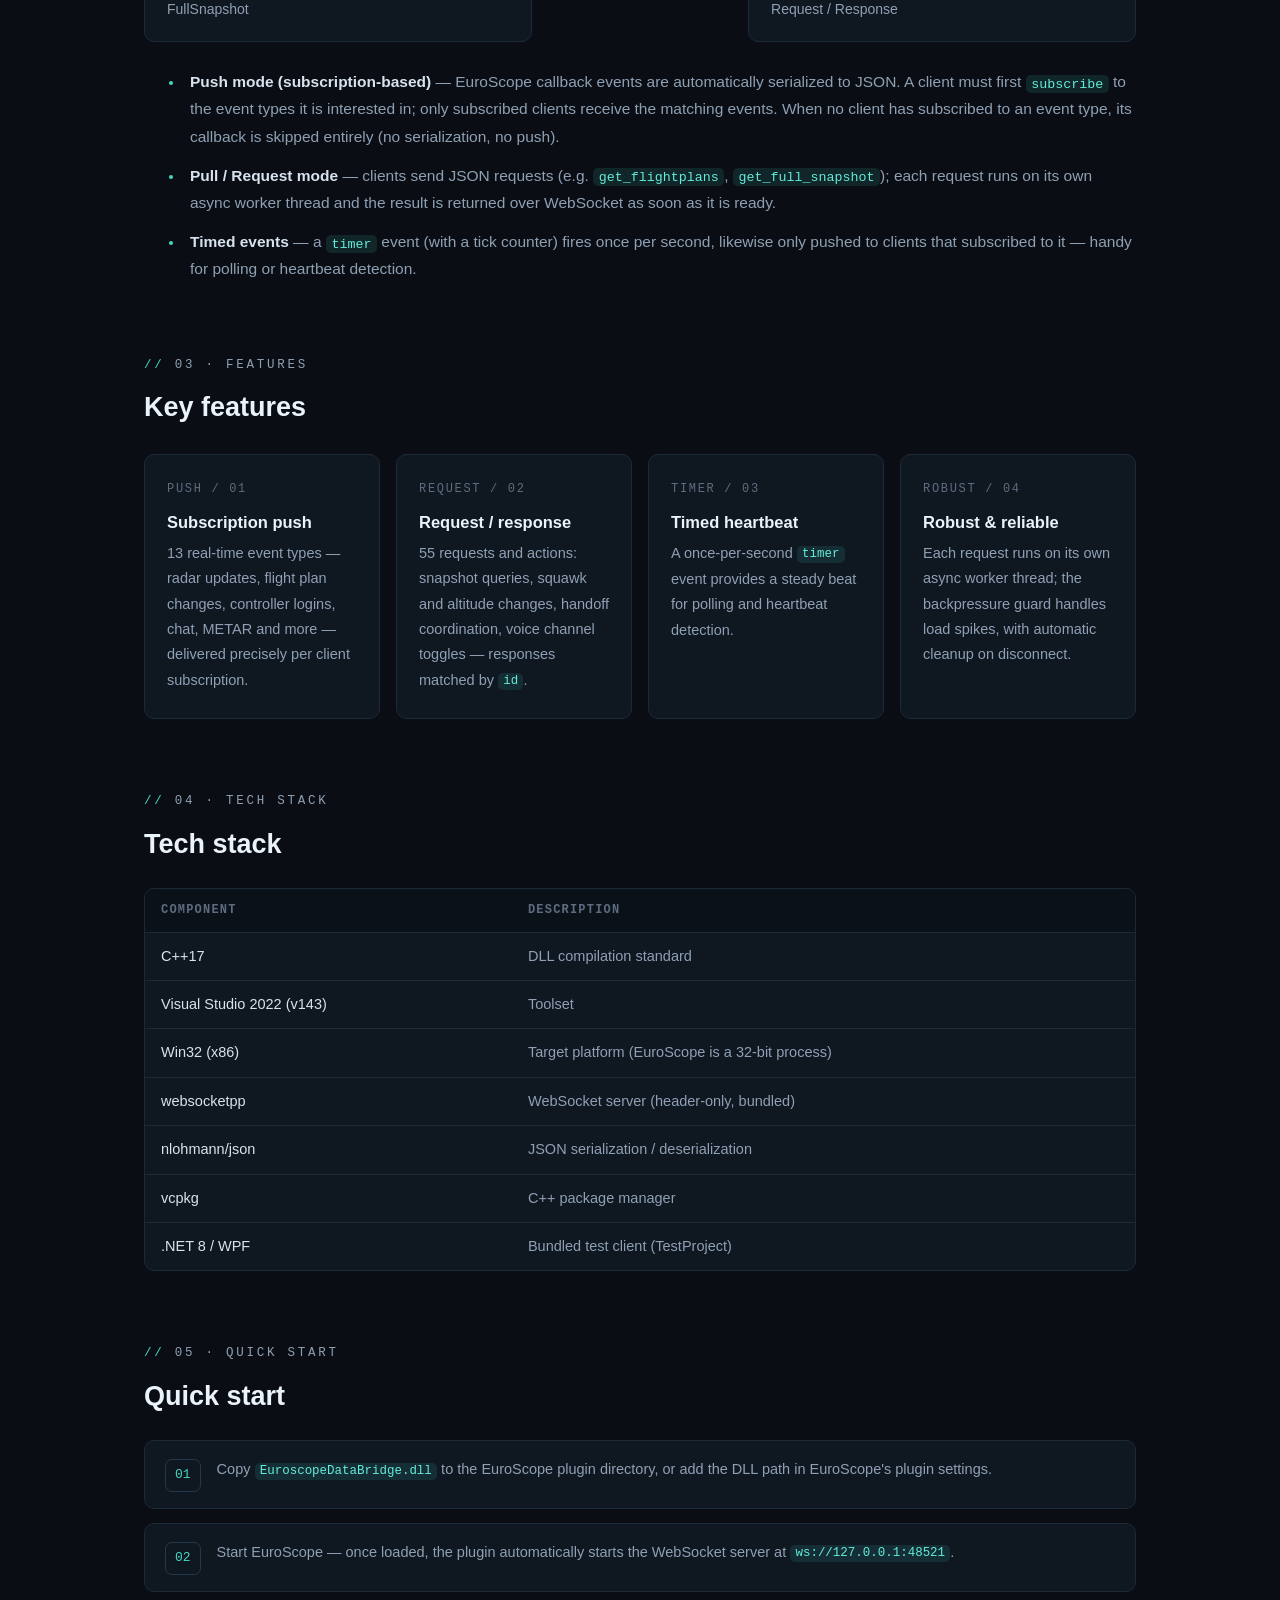
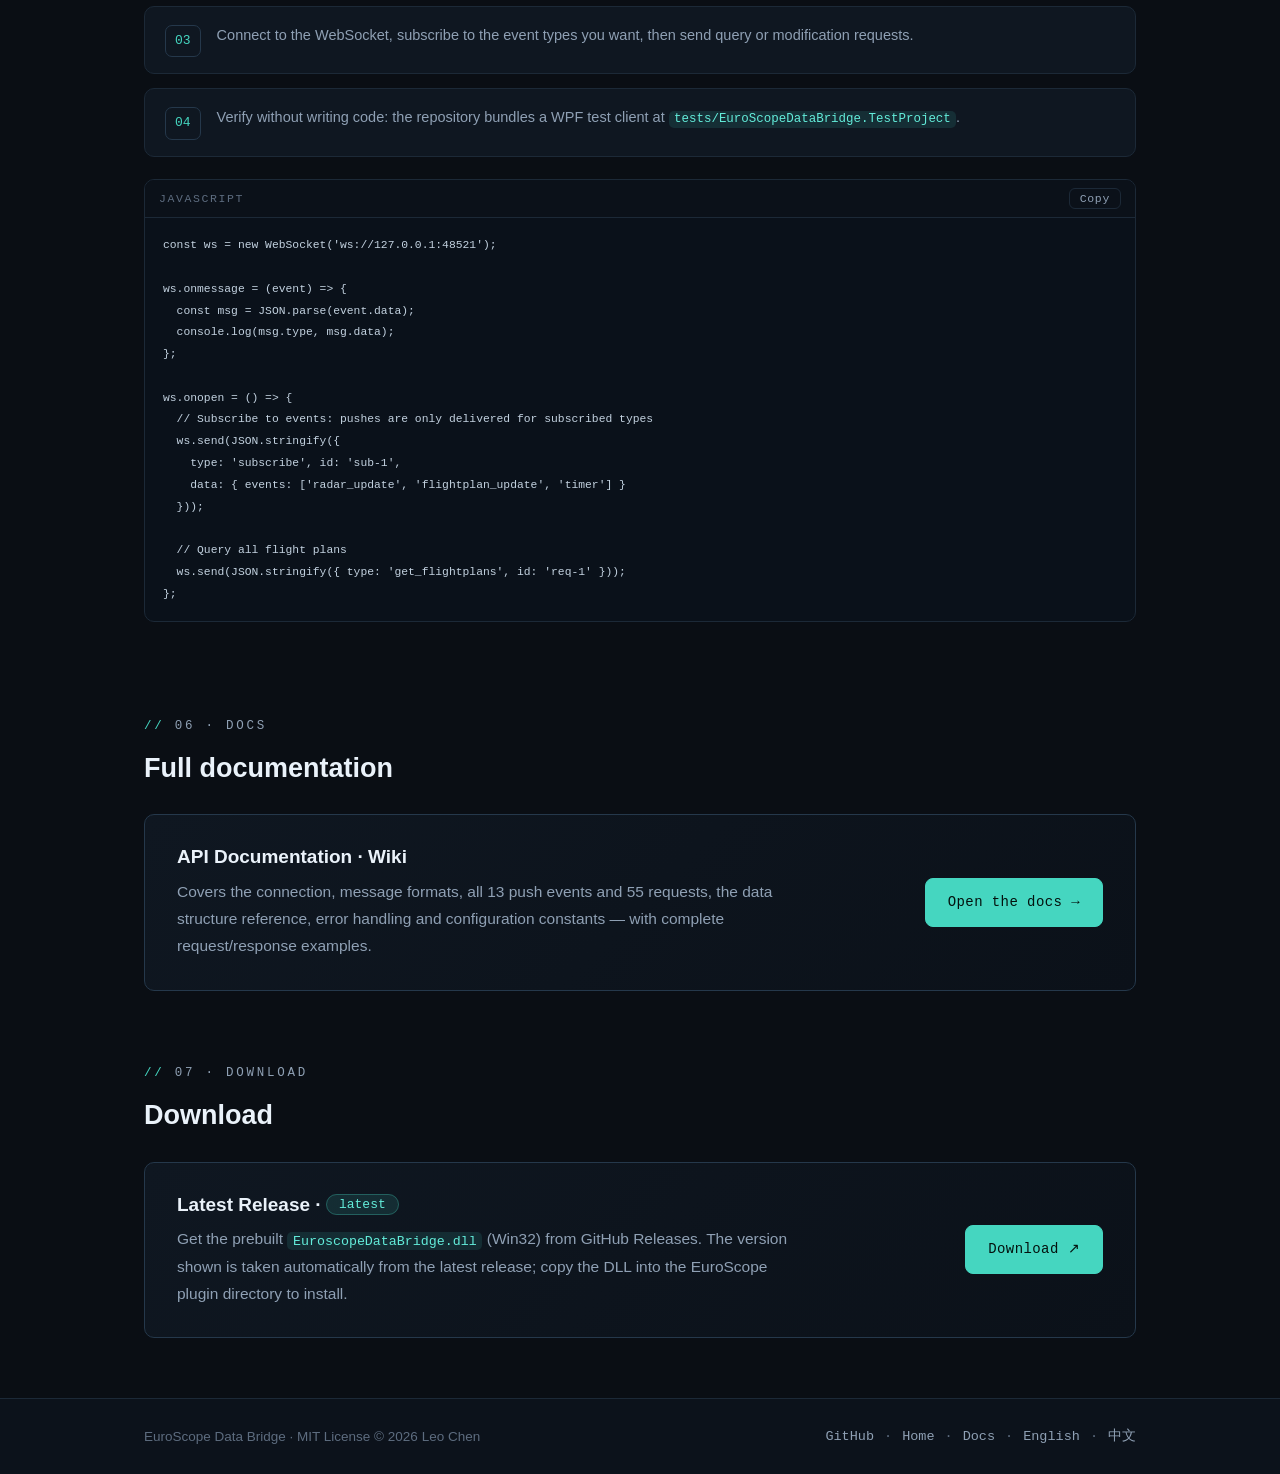
==== commit 5fb05562: "docs: refresh all documentation against the current architecture Full documentation pass after the r" ====
--- a/page/en/index.html
+++ b/page/en/index.html
@@ -68,7 +68,7 @@
     <div class="diagram">
       <div class="diagram-node">
         <h3>EuroScope (main thread)</h3>
-        <p>DataBridgePlugin<br>ES Callbacks · OnTimer → Drain<br>FullSnapshot</p>
+        <p>DataBridgePlugin<br>ES Callbacks · Per-request workers<br>FullSnapshot</p>
       </div>
       <div class="diagram-link">
         <span class="wire">ws://127.0.0.1:48521</span>
@@ -81,7 +81,7 @@
     </div>
     <ul class="mode-list">
       <li><strong>Push mode (subscription-based)</strong> — EuroScope callback events are automatically serialized to JSON. A client must first <code>subscribe</code> to the event types it is interested in; only subscribed clients receive the matching events. When no client has subscribed to an event type, its callback is skipped entirely (no serialization, no push).</li>
-      <li><strong>Pull / Request mode</strong> — clients send JSON requests (e.g. <code>get_flightplans</code>, <code>get_full_snapshot</code>), which are processed on the EuroScope main thread, with results returned over WebSocket.</li>
+      <li><strong>Pull / Request mode</strong> — clients send JSON requests (e.g. <code>get_flightplans</code>, <code>get_full_snapshot</code>); each request runs on its own async worker thread and the result is returned over WebSocket as soon as it is ready.</li>
       <li><strong>Timed events</strong> — a <code>timer</code> event (with a tick counter) fires once per second, likewise only pushed to clients that subscribed to it — handy for polling or heartbeat detection.</li>
     </ul>
   </section>
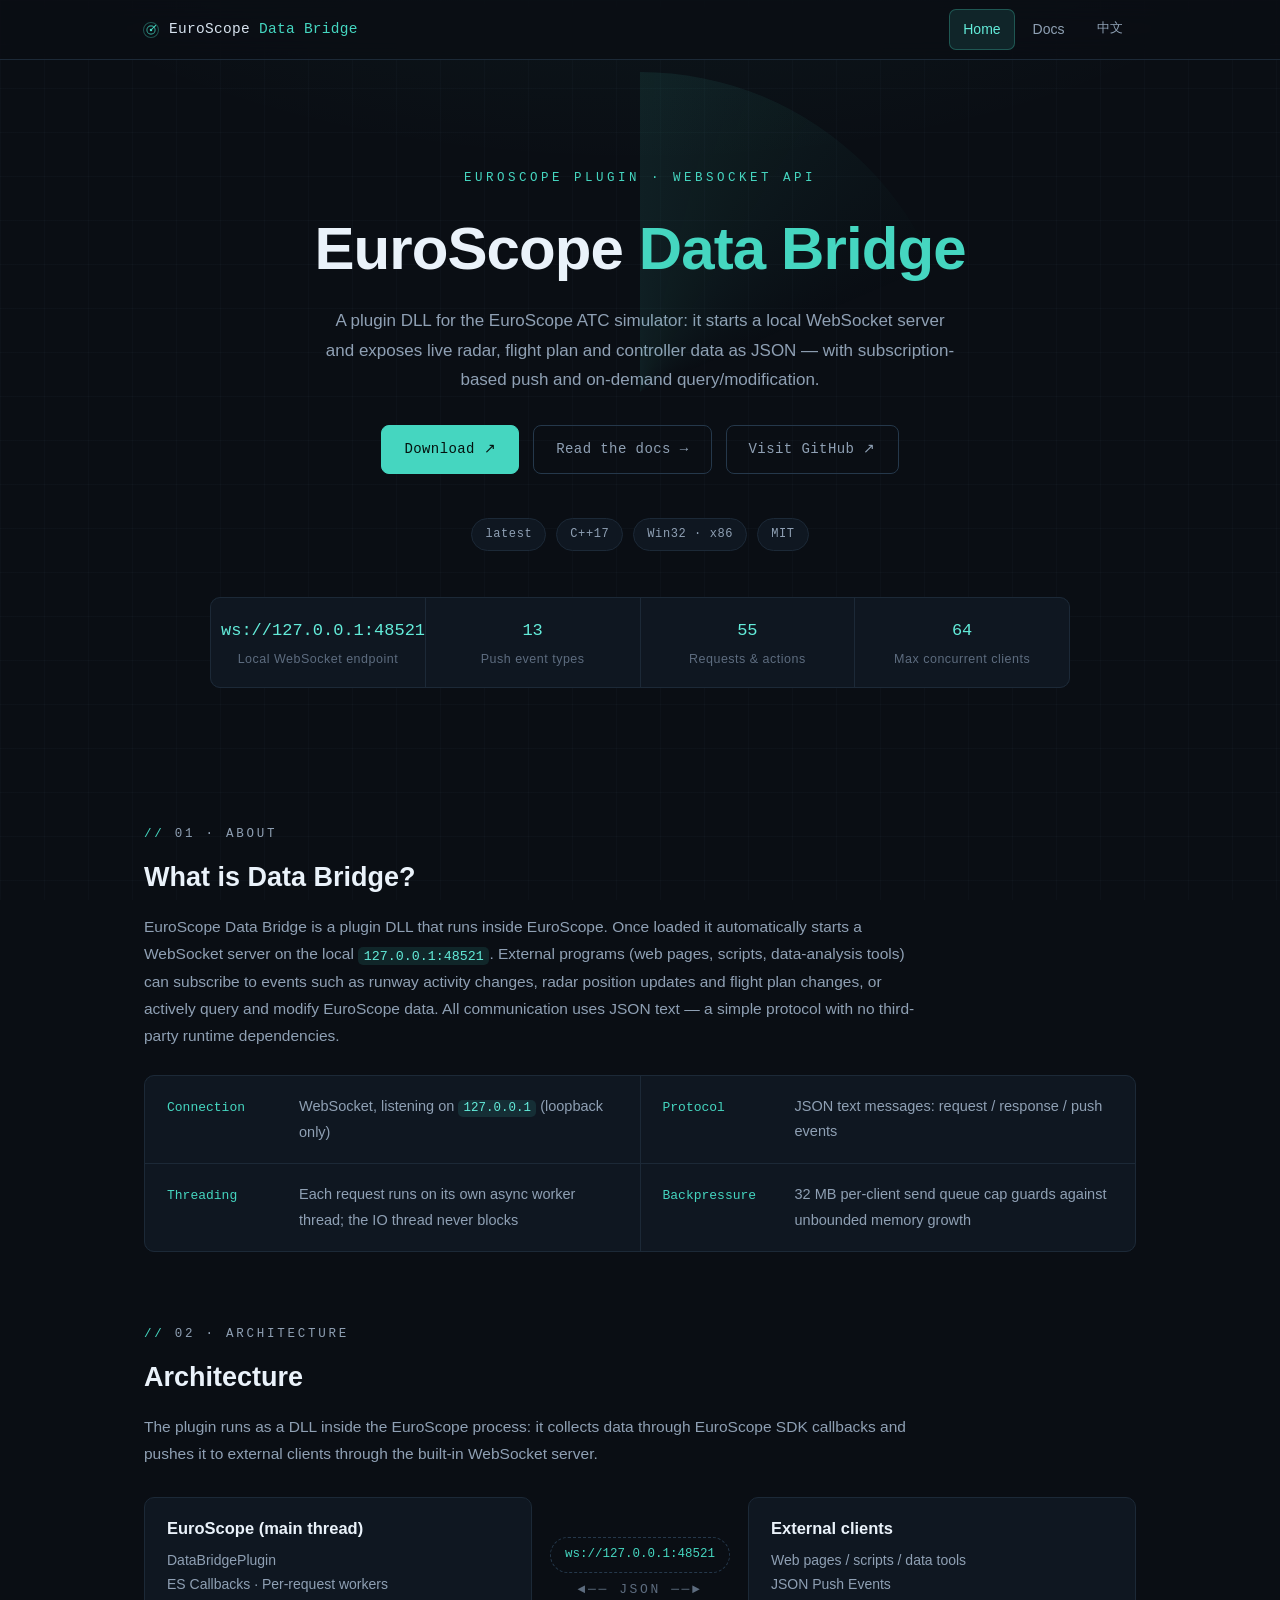
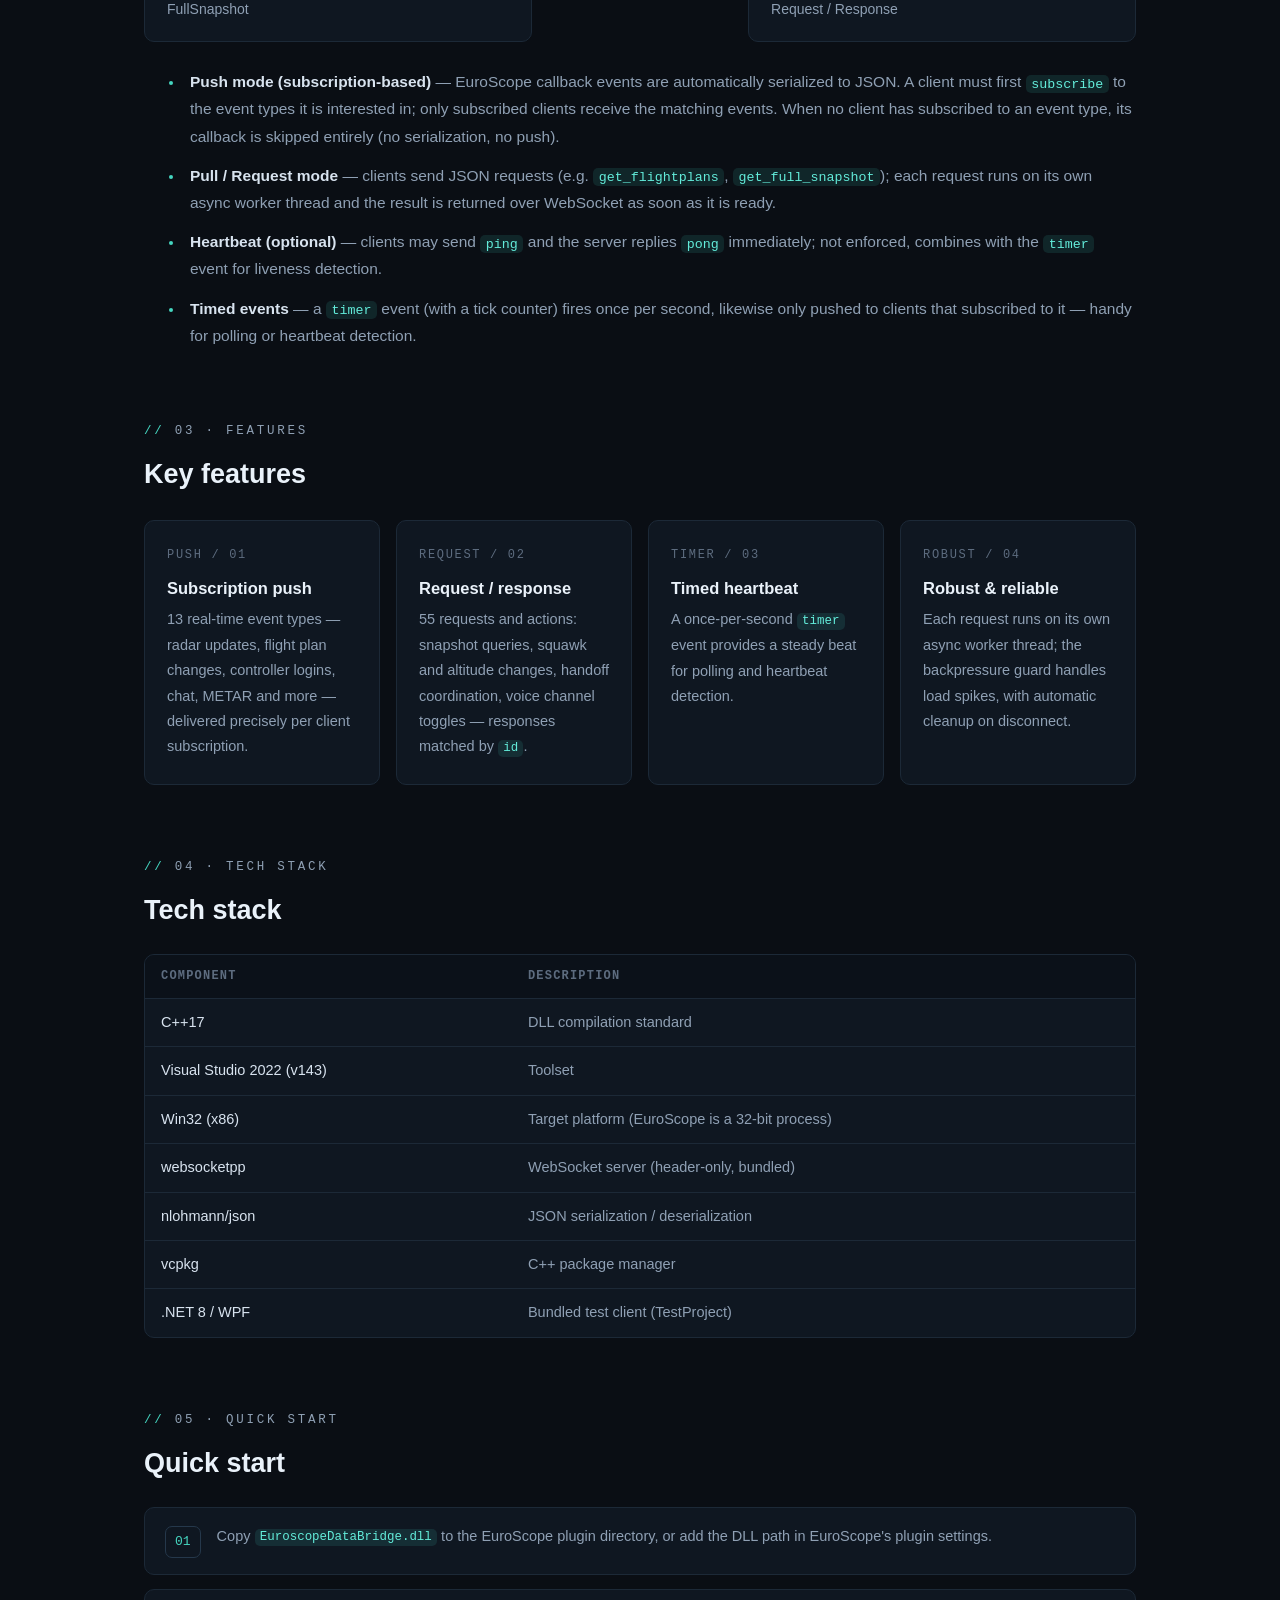
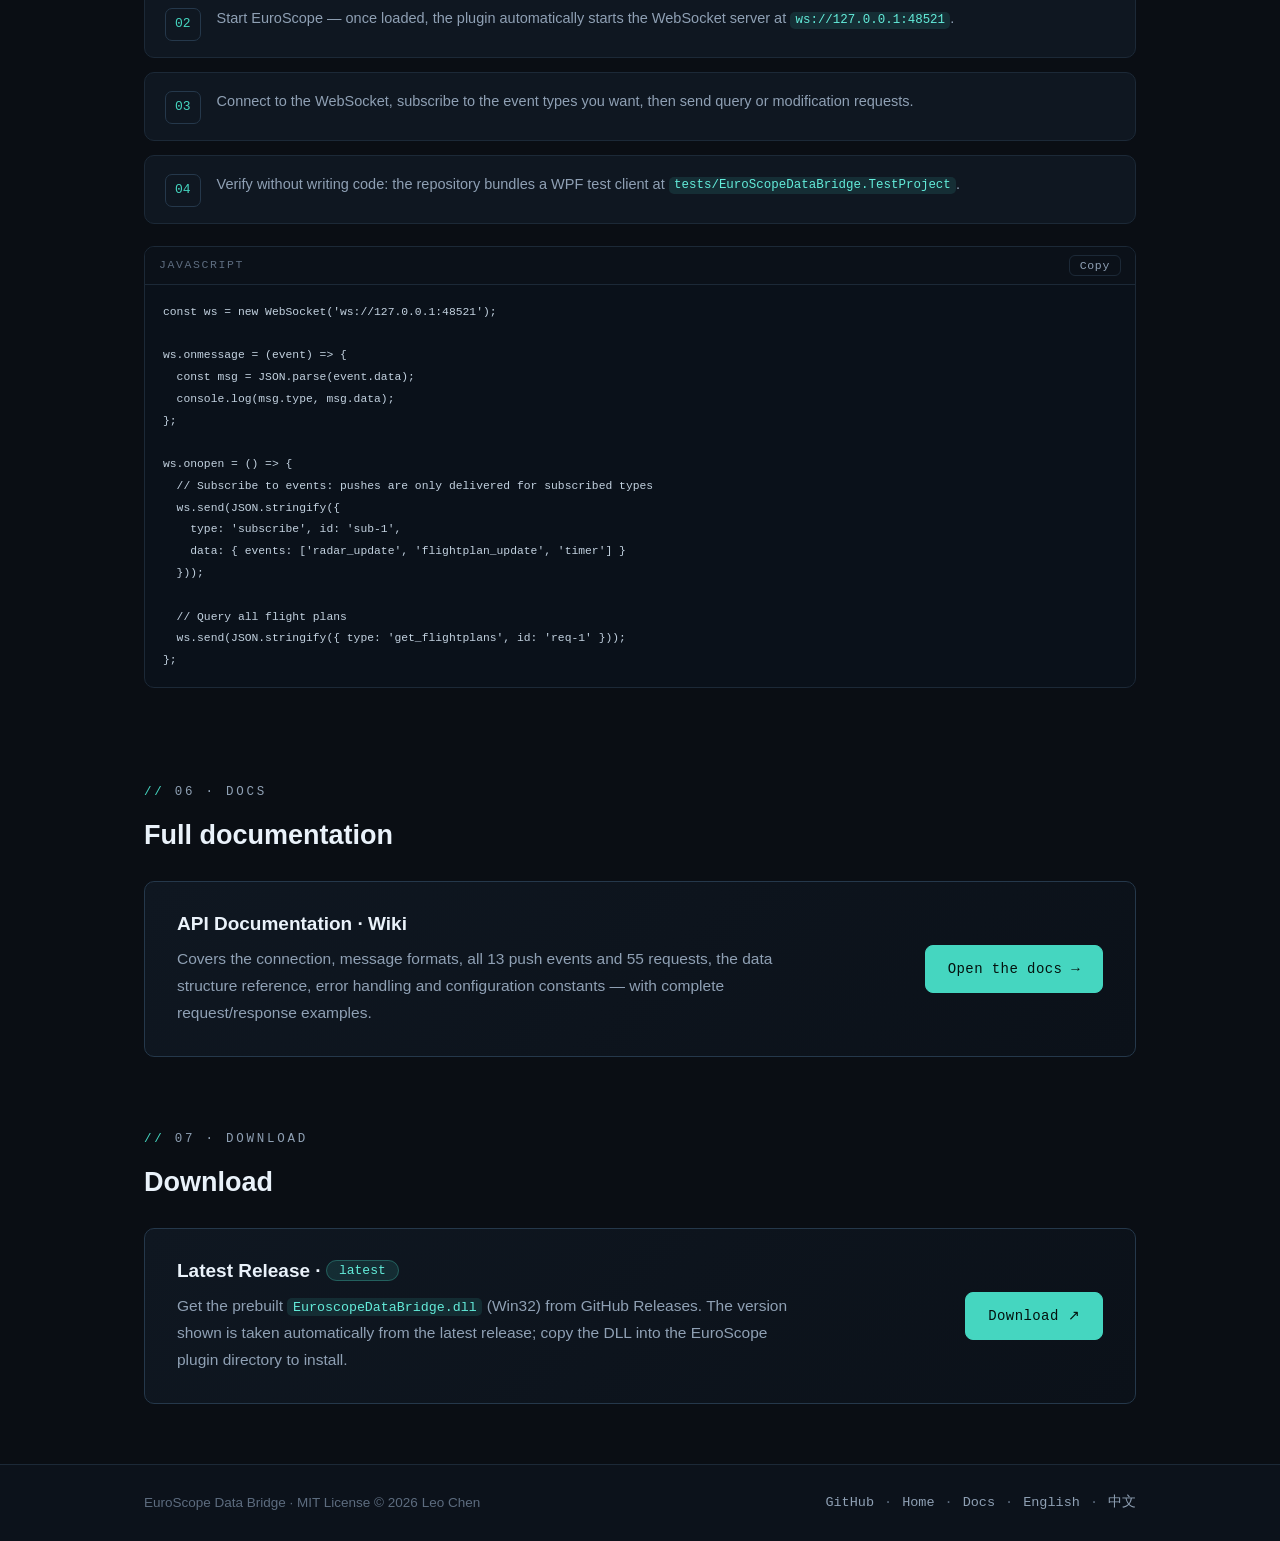
==== commit c0478099: "Merge branch 'fix/review-robustness-batch' into feat/log-copy-json-context-menu" ====
--- a/page/en/index.html
+++ b/page/en/index.html
@@ -82,6 +82,7 @@
     <ul class="mode-list">
       <li><strong>Push mode (subscription-based)</strong> — EuroScope callback events are automatically serialized to JSON. A client must first <code>subscribe</code> to the event types it is interested in; only subscribed clients receive the matching events. When no client has subscribed to an event type, its callback is skipped entirely (no serialization, no push).</li>
       <li><strong>Pull / Request mode</strong> — clients send JSON requests (e.g. <code>get_flightplans</code>, <code>get_full_snapshot</code>); each request runs on its own async worker thread and the result is returned over WebSocket as soon as it is ready.</li>
+      <li><strong>Heartbeat (optional)</strong> — clients may send <code>ping</code> and the server replies <code>pong</code> immediately; not enforced, combines with the <code>timer</code> event for liveness detection.</li>
       <li><strong>Timed events</strong> — a <code>timer</code> event (with a tick counter) fires once per second, likewise only pushed to clients that subscribed to it — handy for polling or heartbeat detection.</li>
     </ul>
   </section>
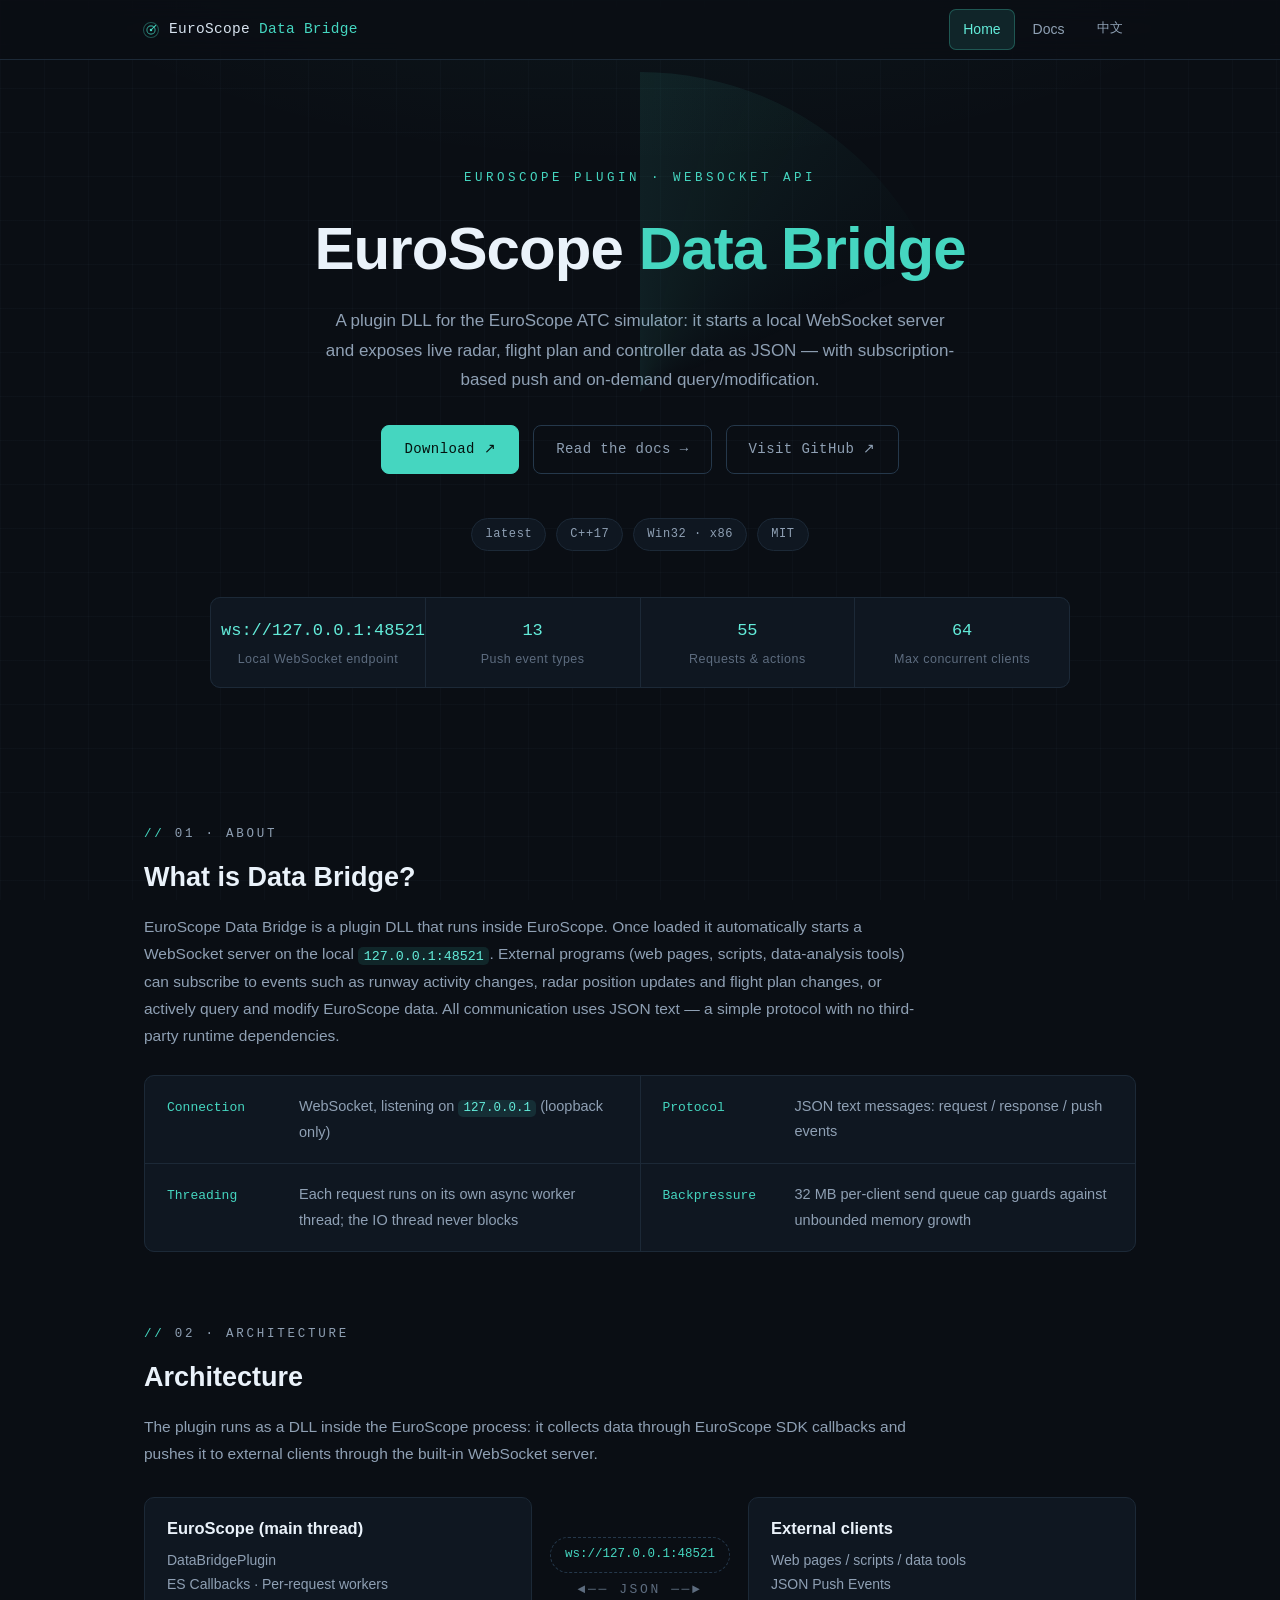
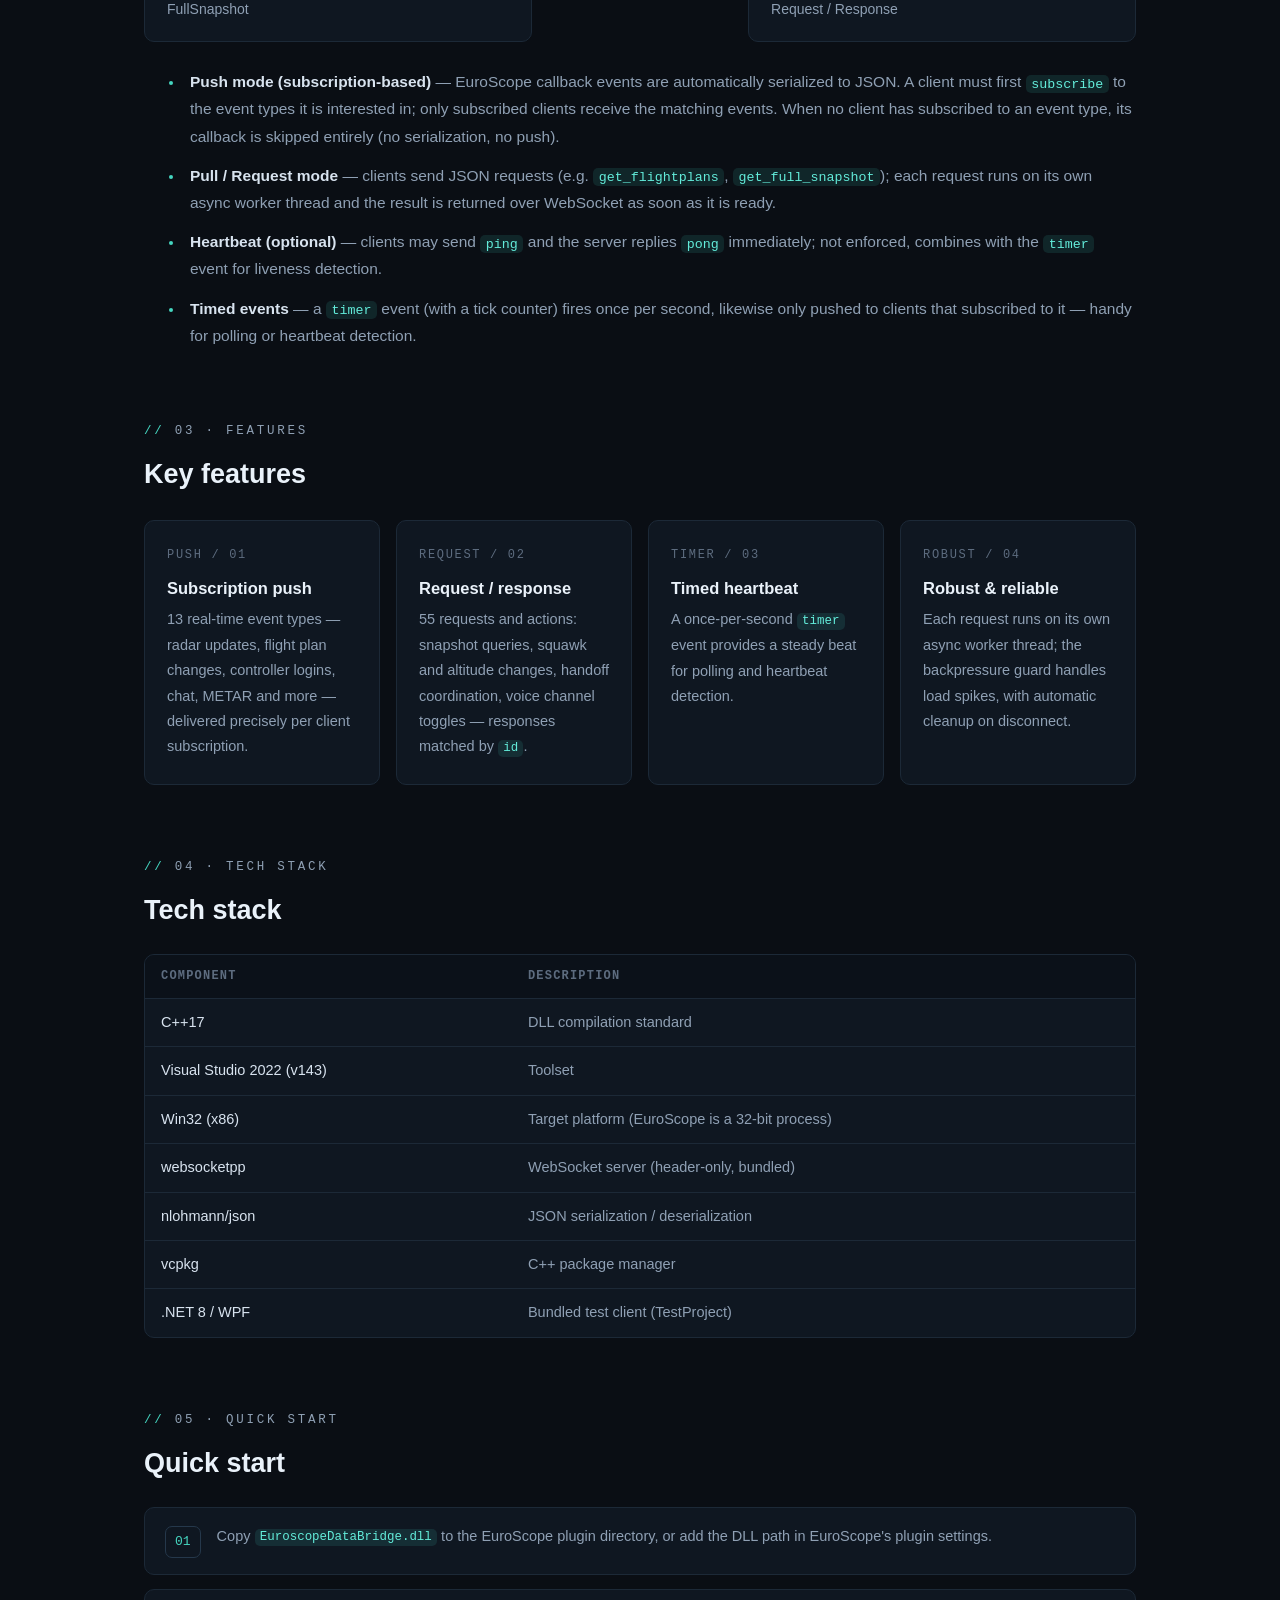
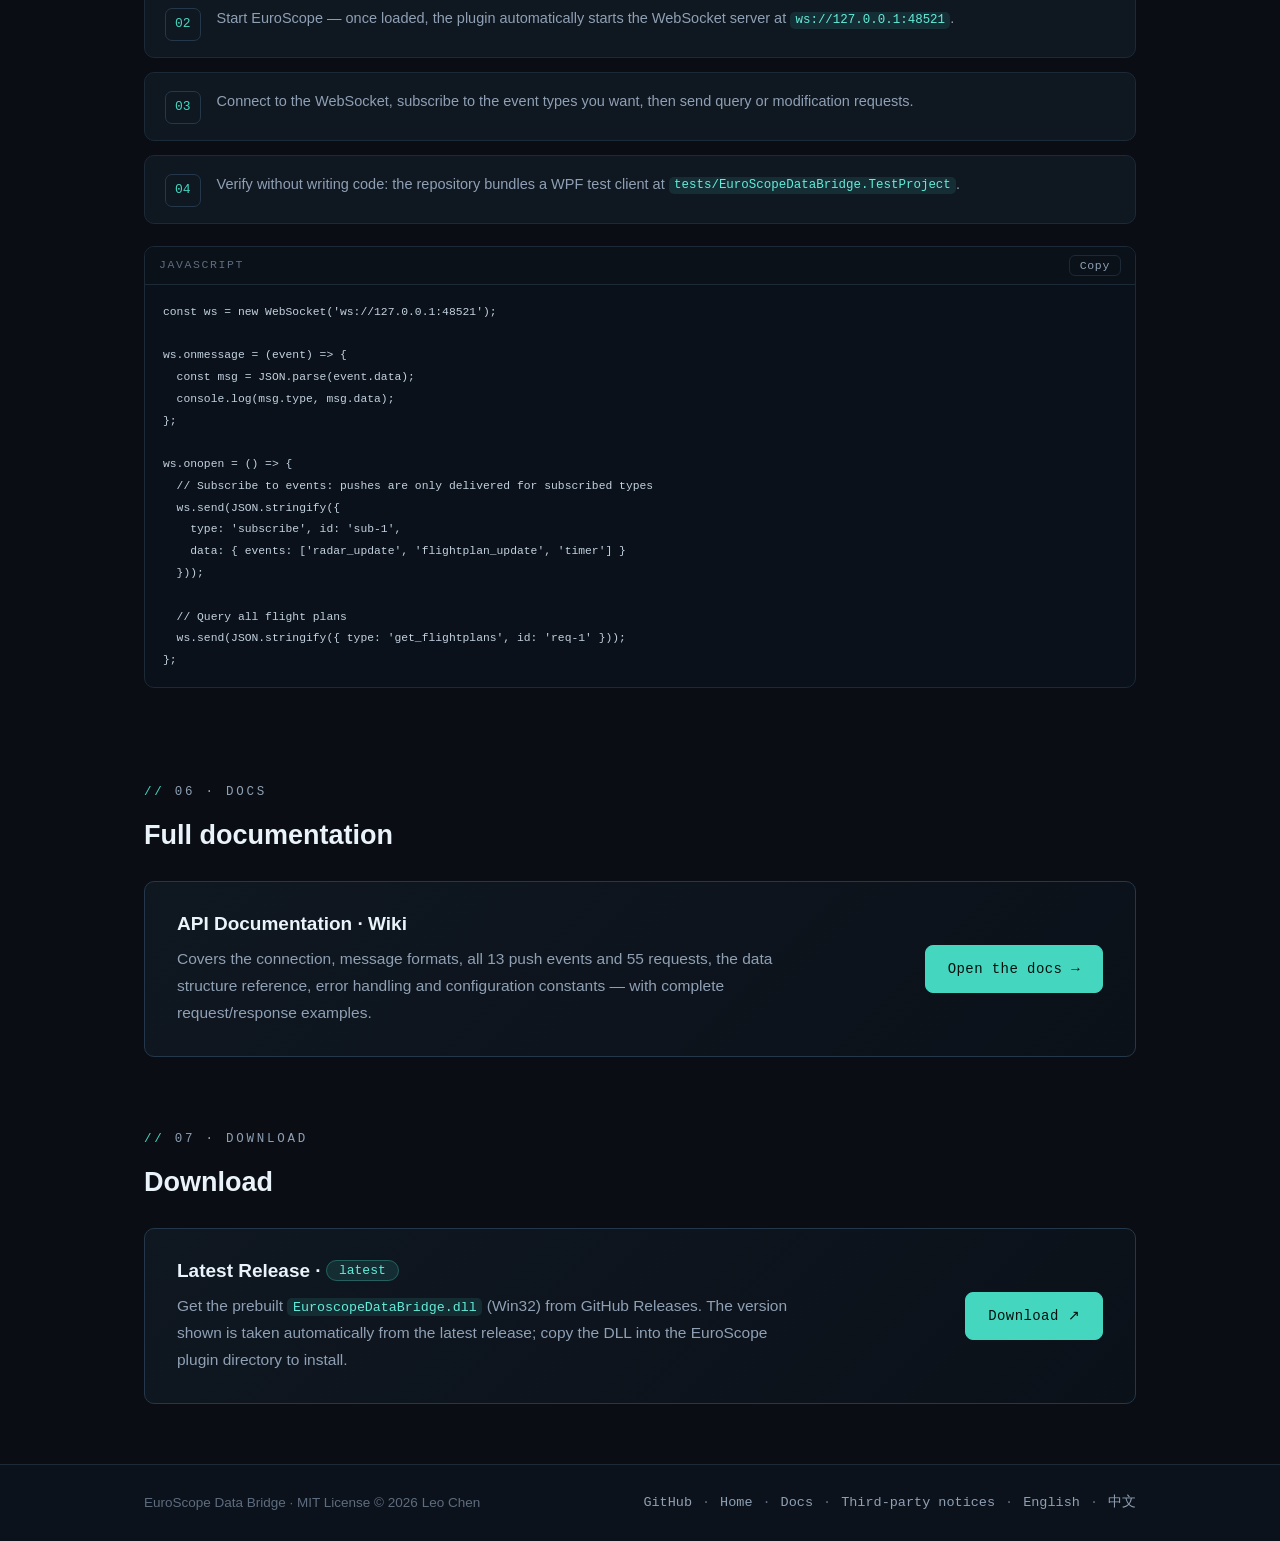
==== commit 507ecc64: "docs: add third-party license notices and link them from the site Inventory every third-party compon" ====
--- a/page/en/index.html
+++ b/page/en/index.html
@@ -203,6 +203,8 @@
       <span>·</span>
       <a href="wiki.html">Docs</a>
       <span>·</span>
+      <a href="https://github.com/LeoChen98/EuroscopeDataBridge/blob/main/THIRD_PARTY_NOTICES.md" target="_blank" rel="noopener">Third-party notices</a>
+      <span>·</span>
       <a href="../en/index.html">English</a>
       <span>·</span>
       <a href="../zh/index.html">中文</a>
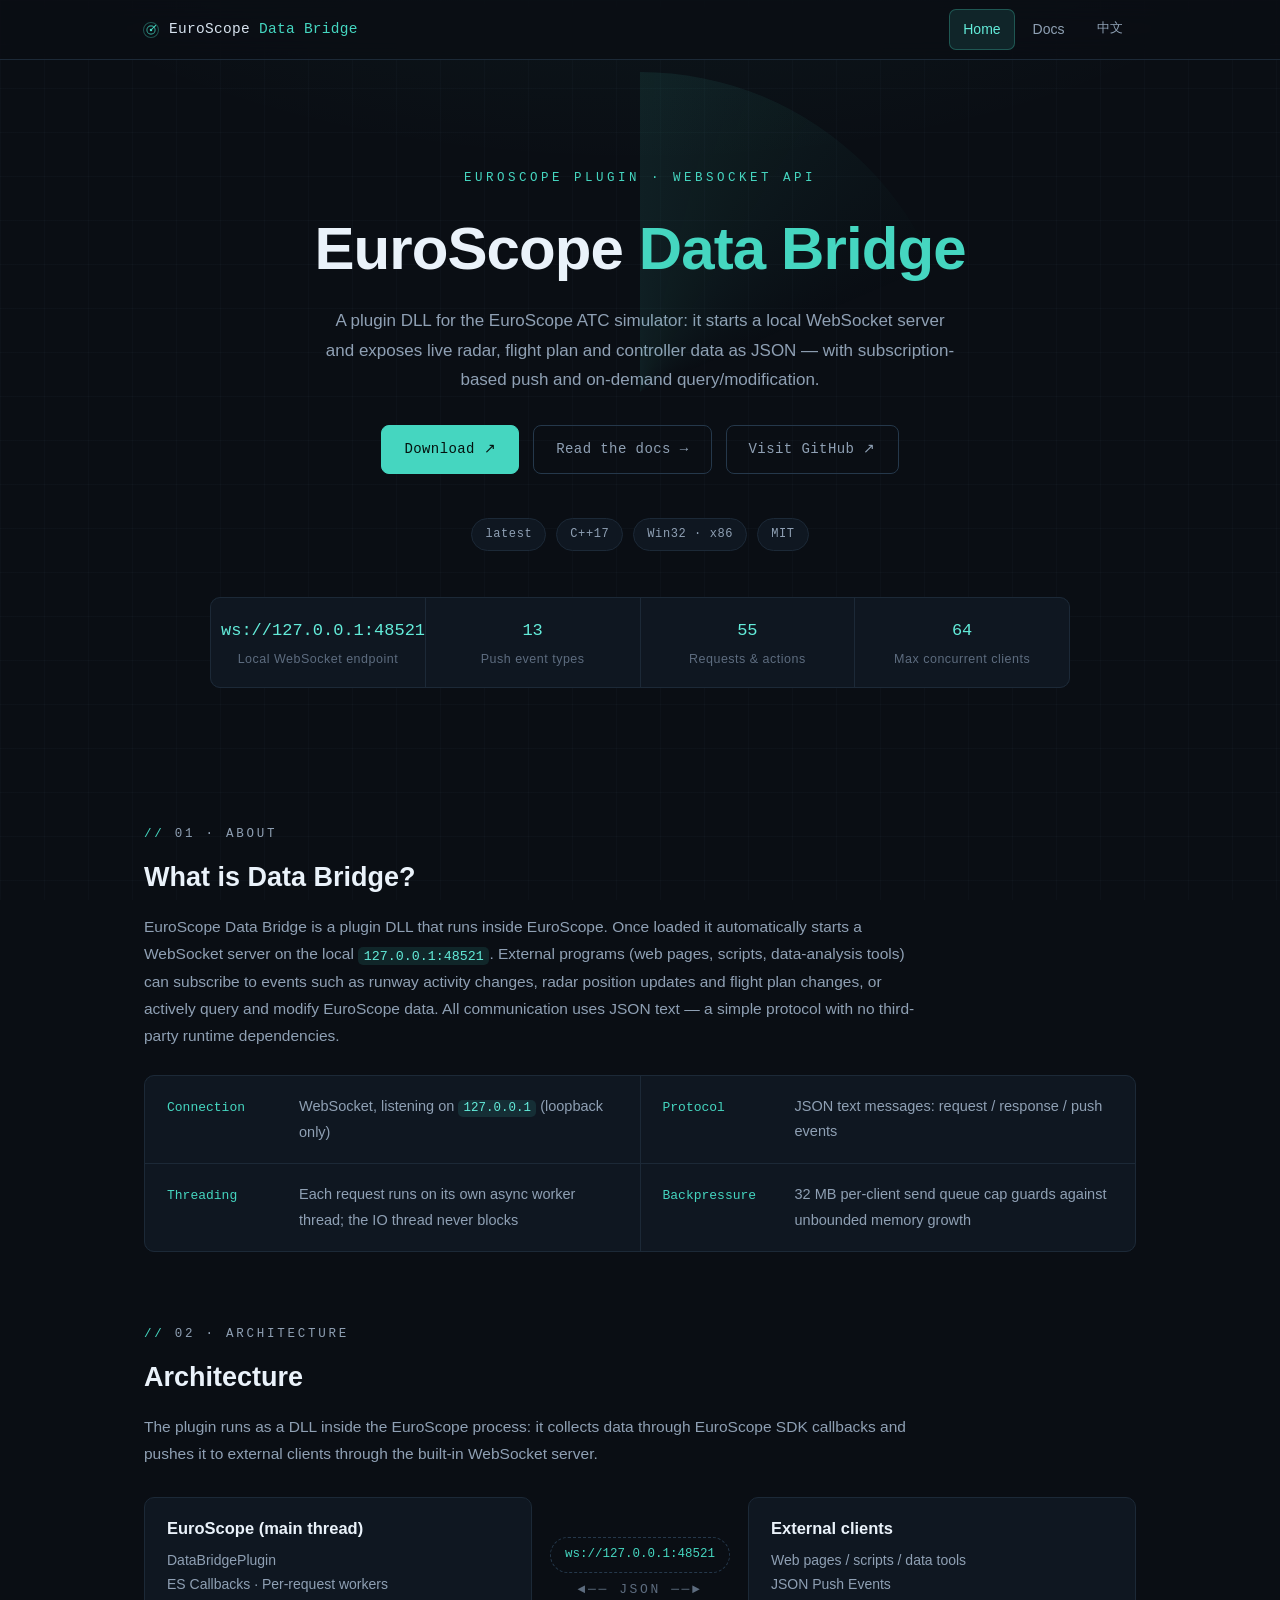
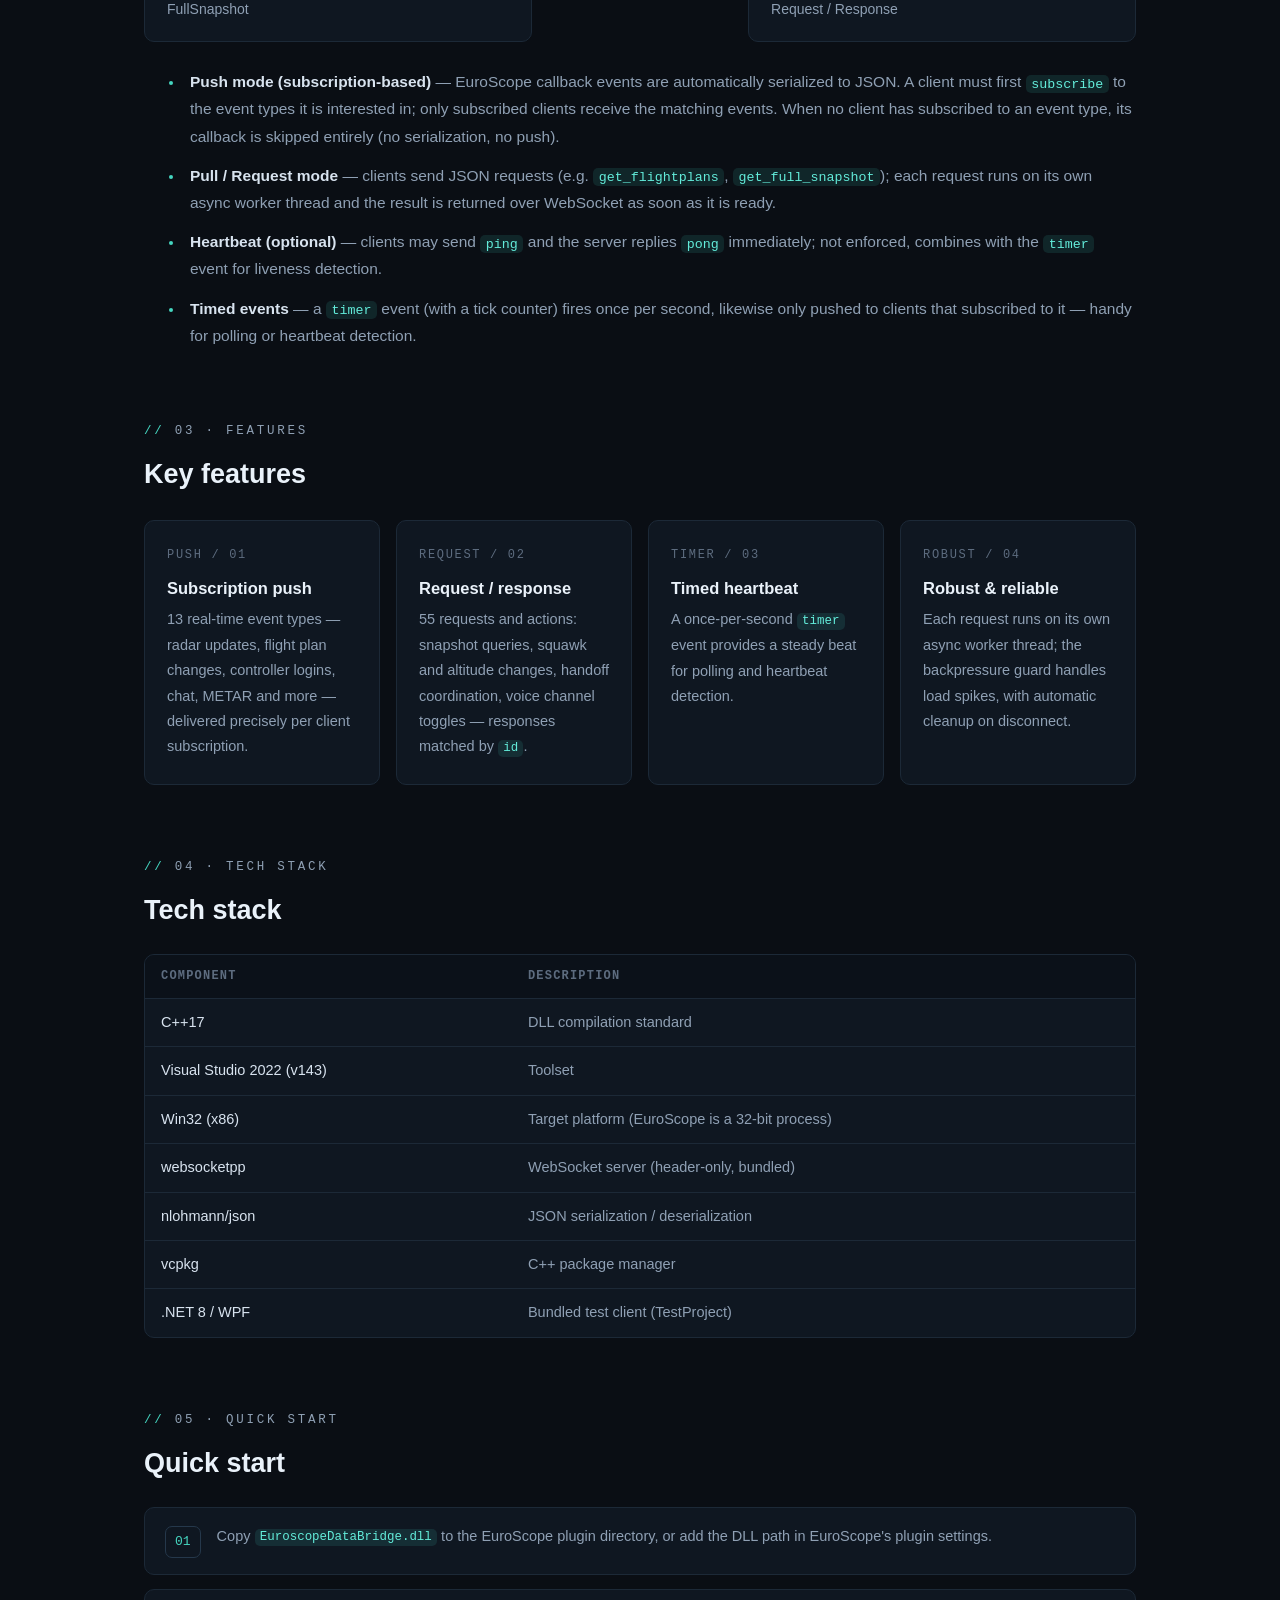
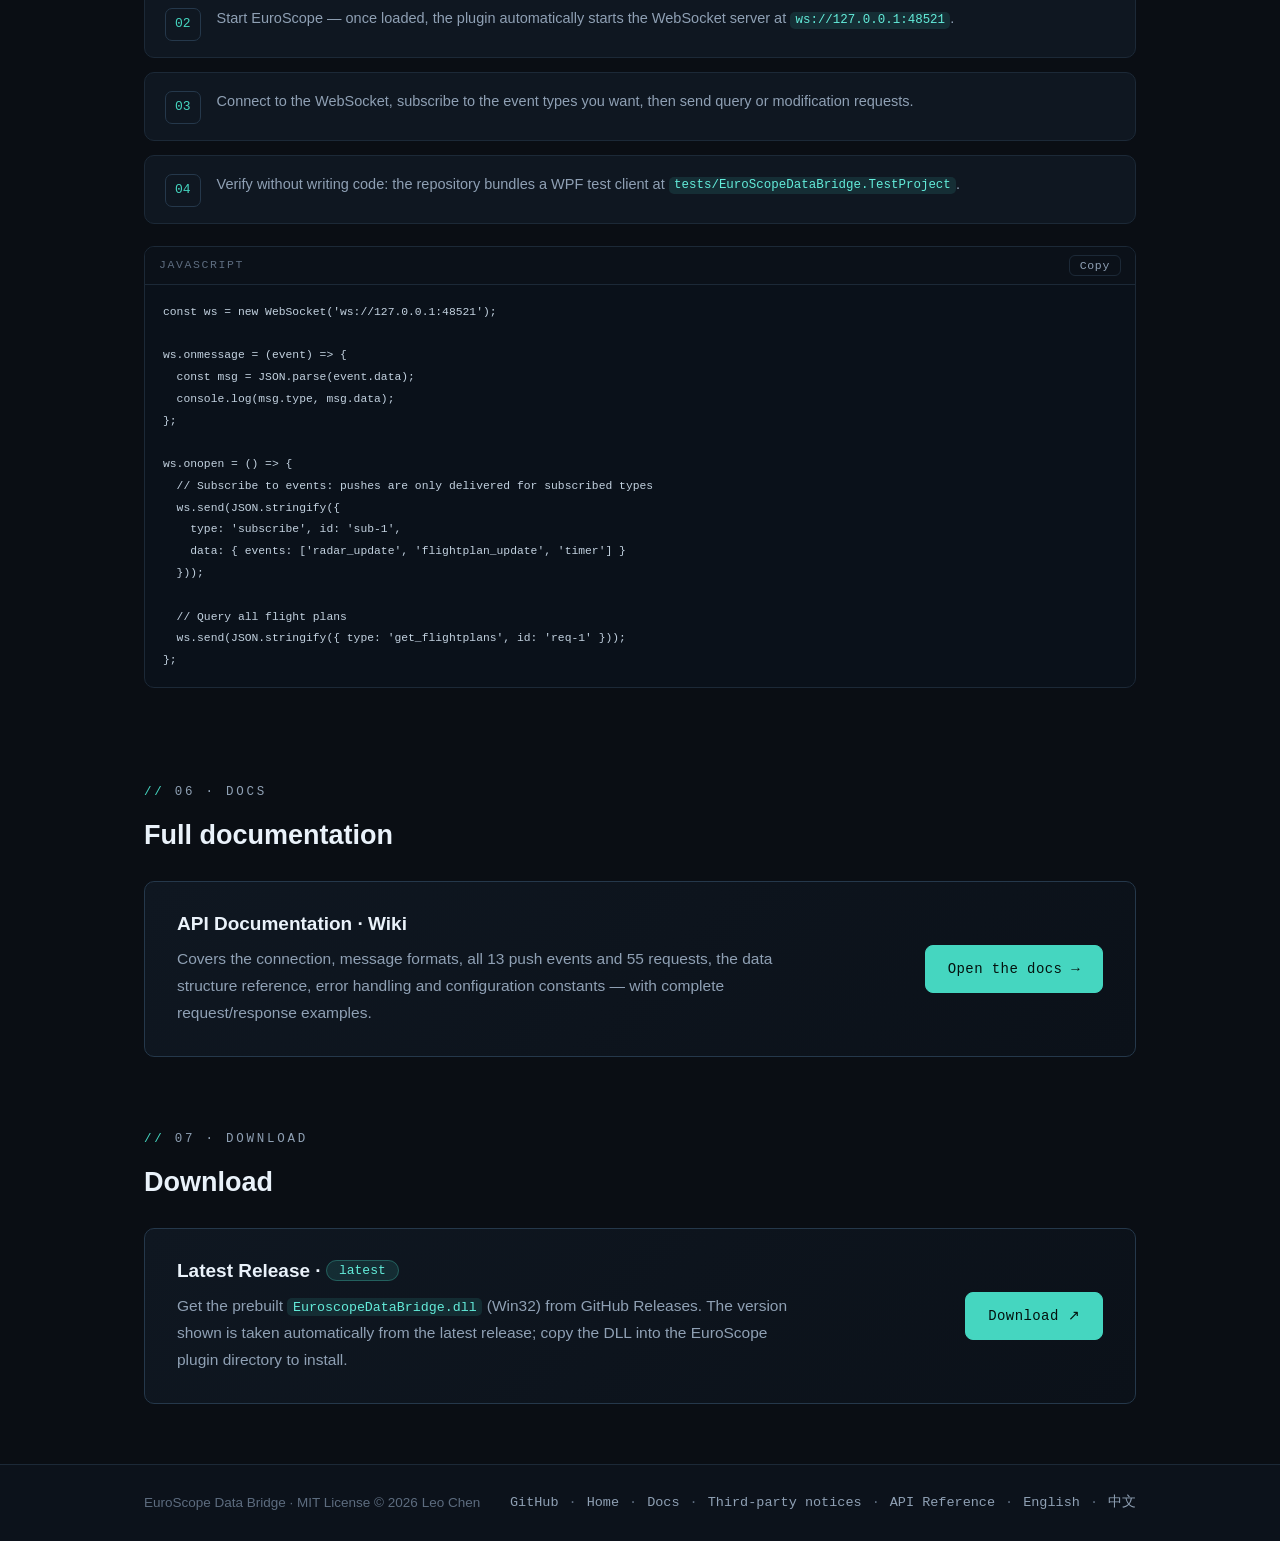
==== commit 59fc1a3f: "docs: add a portable API quick reference Adds docs/API_REFERENCE.md — a condensed, portable referenc" ====
--- a/page/en/index.html
+++ b/page/en/index.html
@@ -205,6 +205,8 @@
       <span>·</span>
       <a href="https://github.com/LeoChen98/EuroscopeDataBridge/blob/main/THIRD_PARTY_NOTICES.md" target="_blank" rel="noopener">Third-party notices</a>
       <span>·</span>
+      <a href="https://github.com/LeoChen98/EuroscopeDataBridge/blob/main/docs/API_REFERENCE.md" target="_blank" rel="noopener">API Reference</a>
+      <span>·</span>
       <a href="../en/index.html">English</a>
       <span>·</span>
       <a href="../zh/index.html">中文</a>
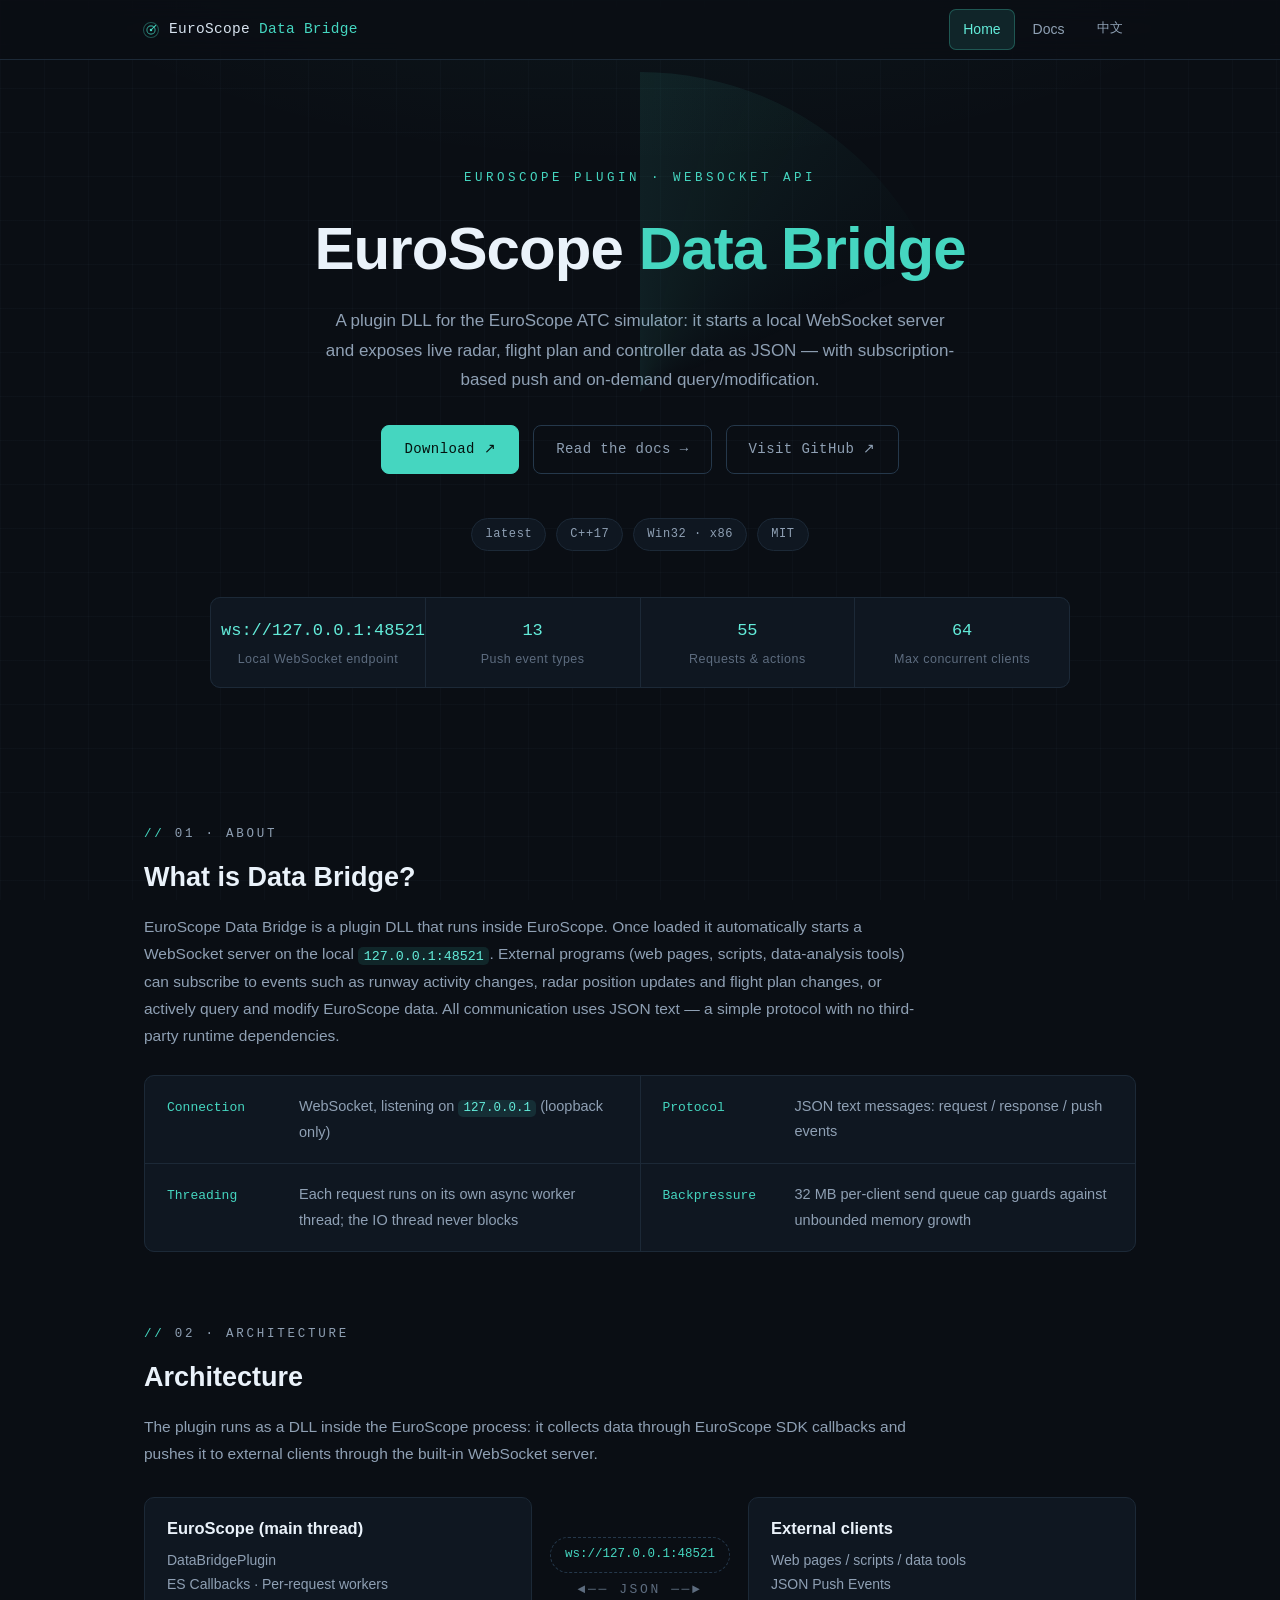
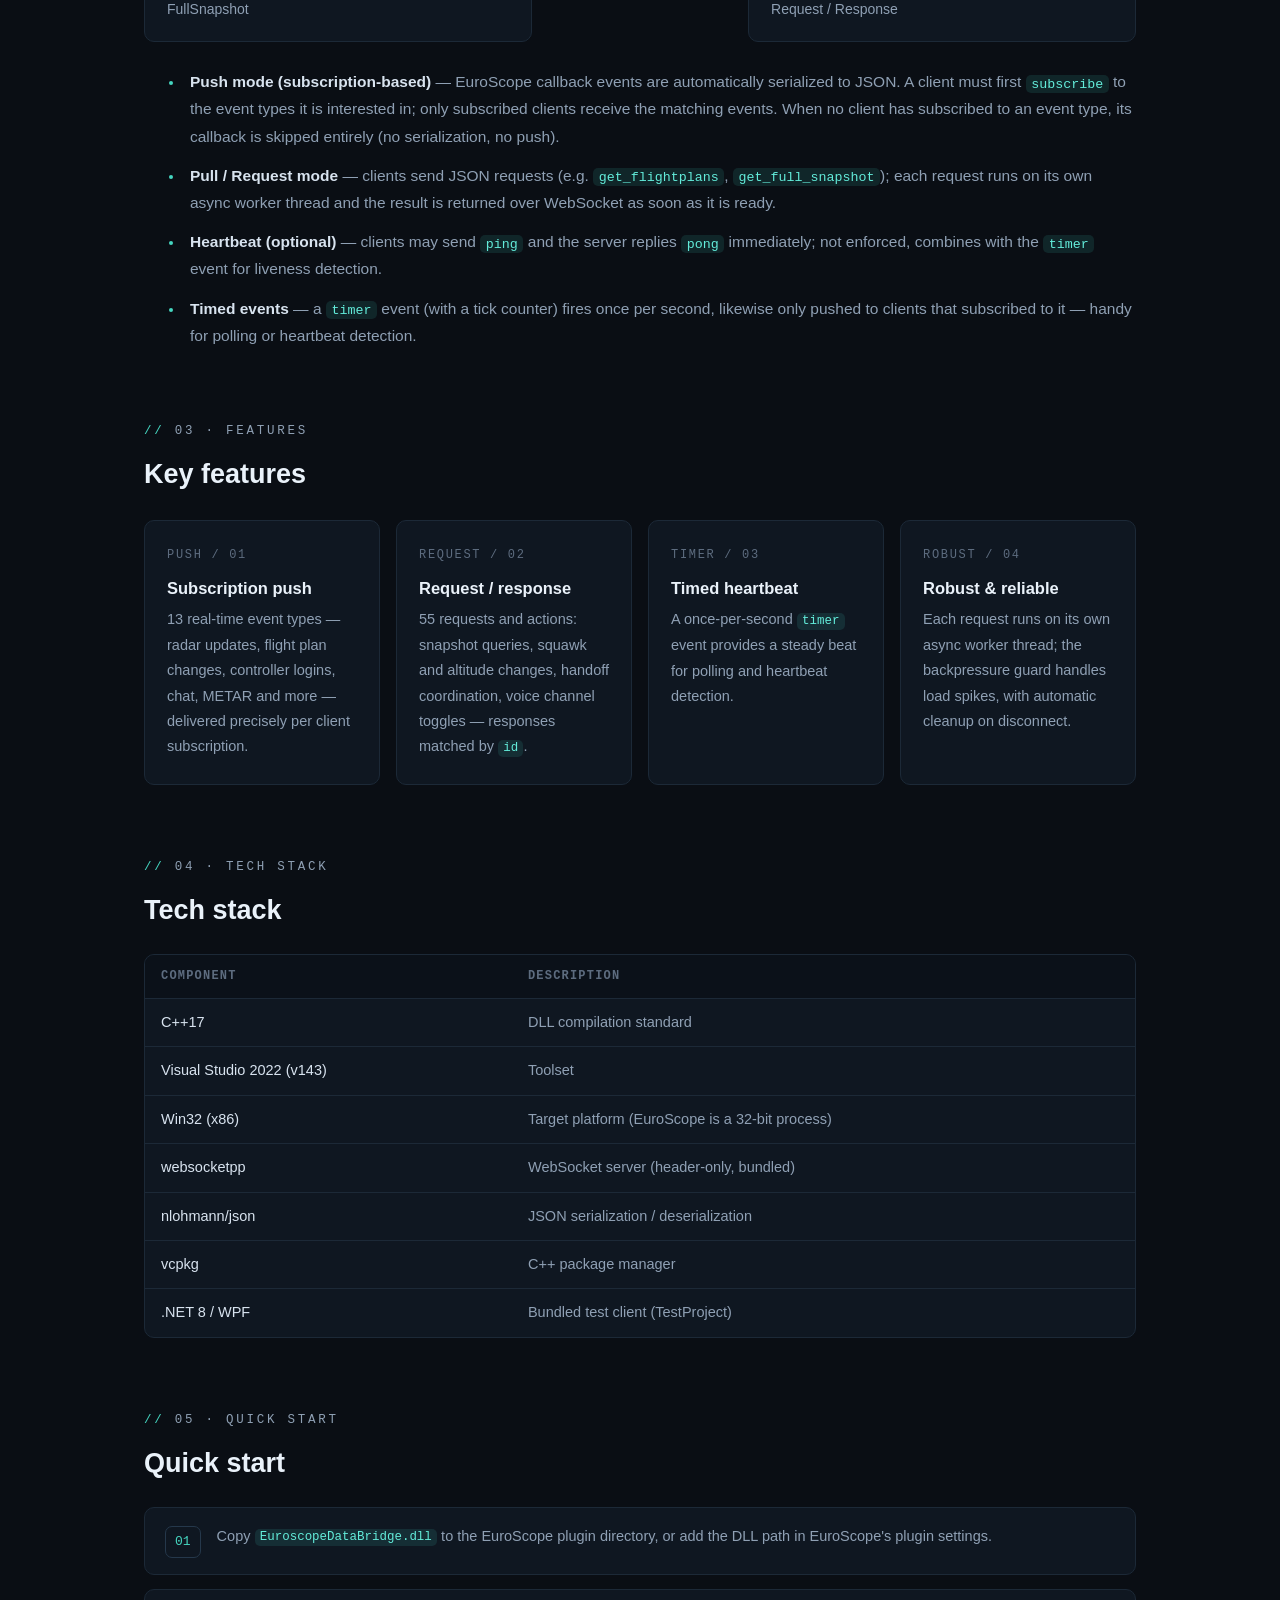
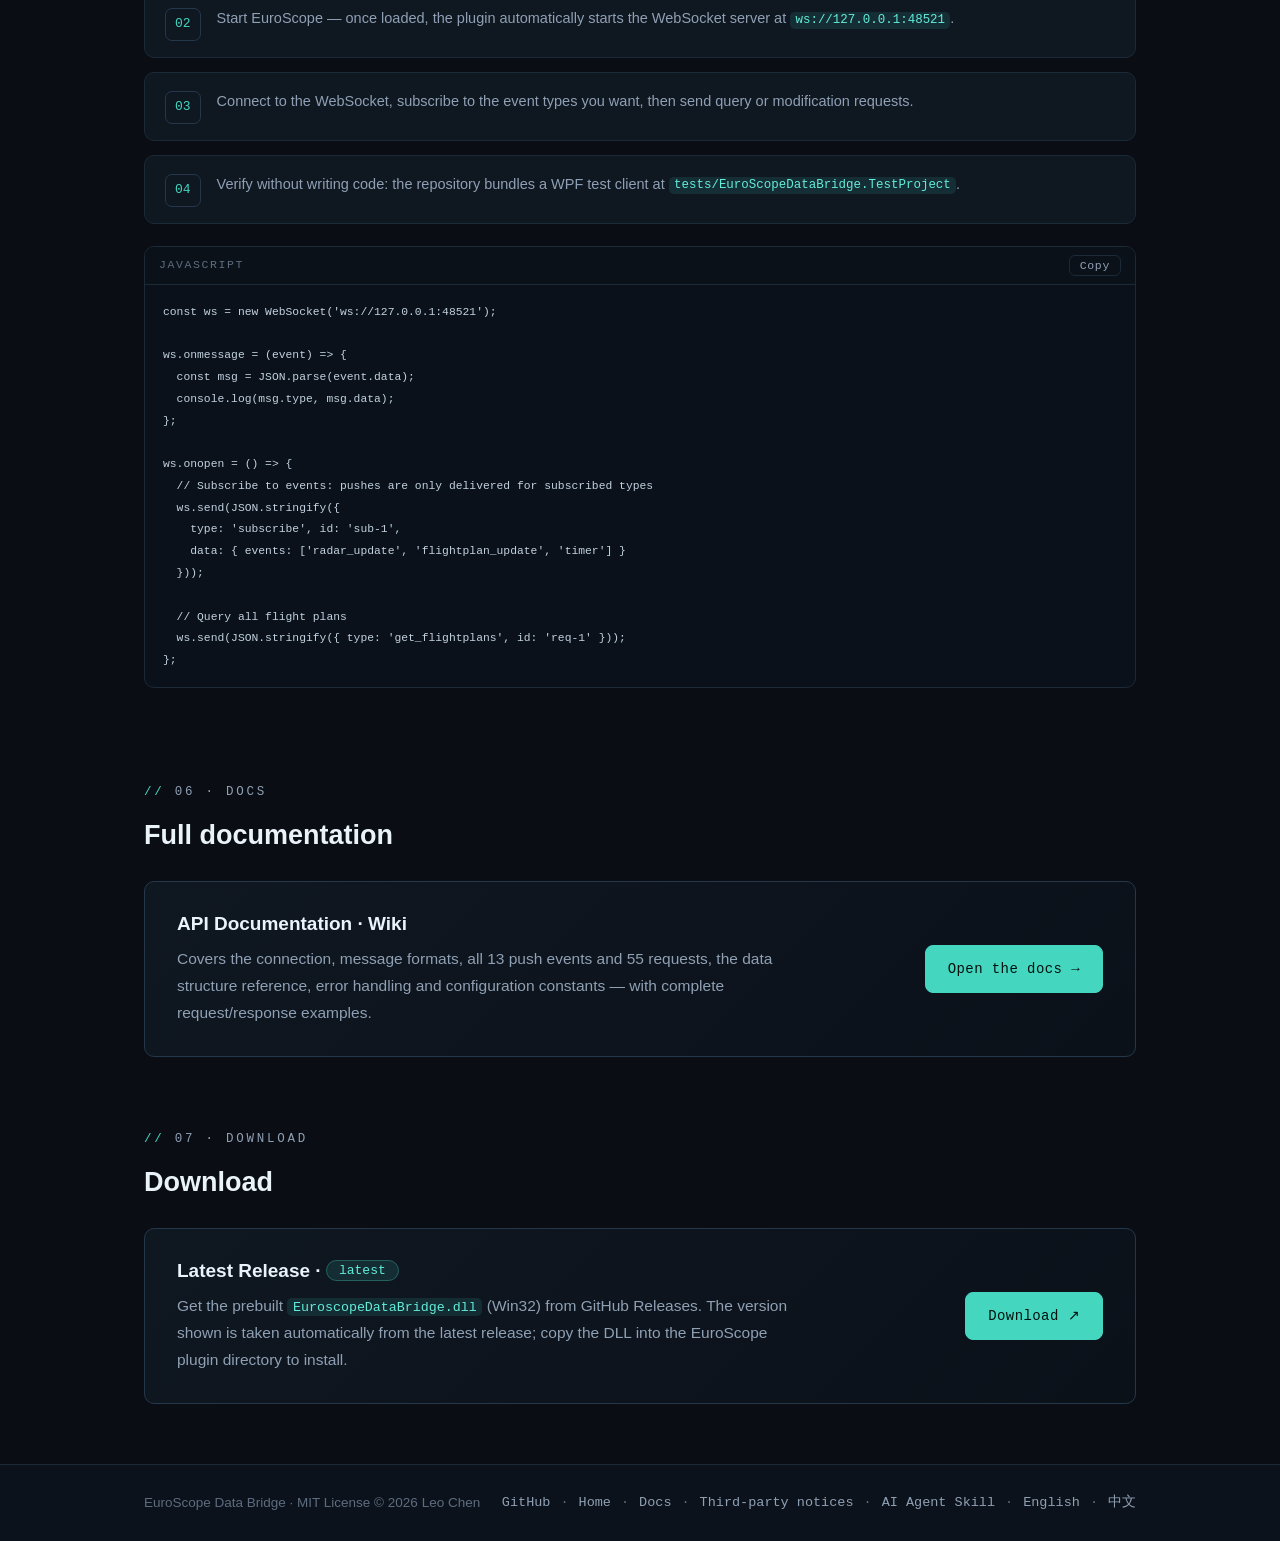
==== commit 239f23ff: "docs: reframe the distributed API skill for AI agents docs/API_REFERENCE_SKILL.md is no longer prese" ====
--- a/page/en/index.html
+++ b/page/en/index.html
@@ -205,7 +205,7 @@
       <span>·</span>
       <a href="https://github.com/LeoChen98/EuroscopeDataBridge/blob/main/THIRD_PARTY_NOTICES.md" target="_blank" rel="noopener">Third-party notices</a>
       <span>·</span>
-      <a href="https://github.com/LeoChen98/EuroscopeDataBridge/blob/main/docs/API_REFERENCE.md" target="_blank" rel="noopener">API Reference</a>
+      <a href="https://github.com/LeoChen98/EuroscopeDataBridge/blob/main/docs/API_REFERENCE_SKILL.md" target="_blank" rel="noopener">AI Agent Skill</a>
       <span>·</span>
       <a href="../en/index.html">English</a>
       <span>·</span>
